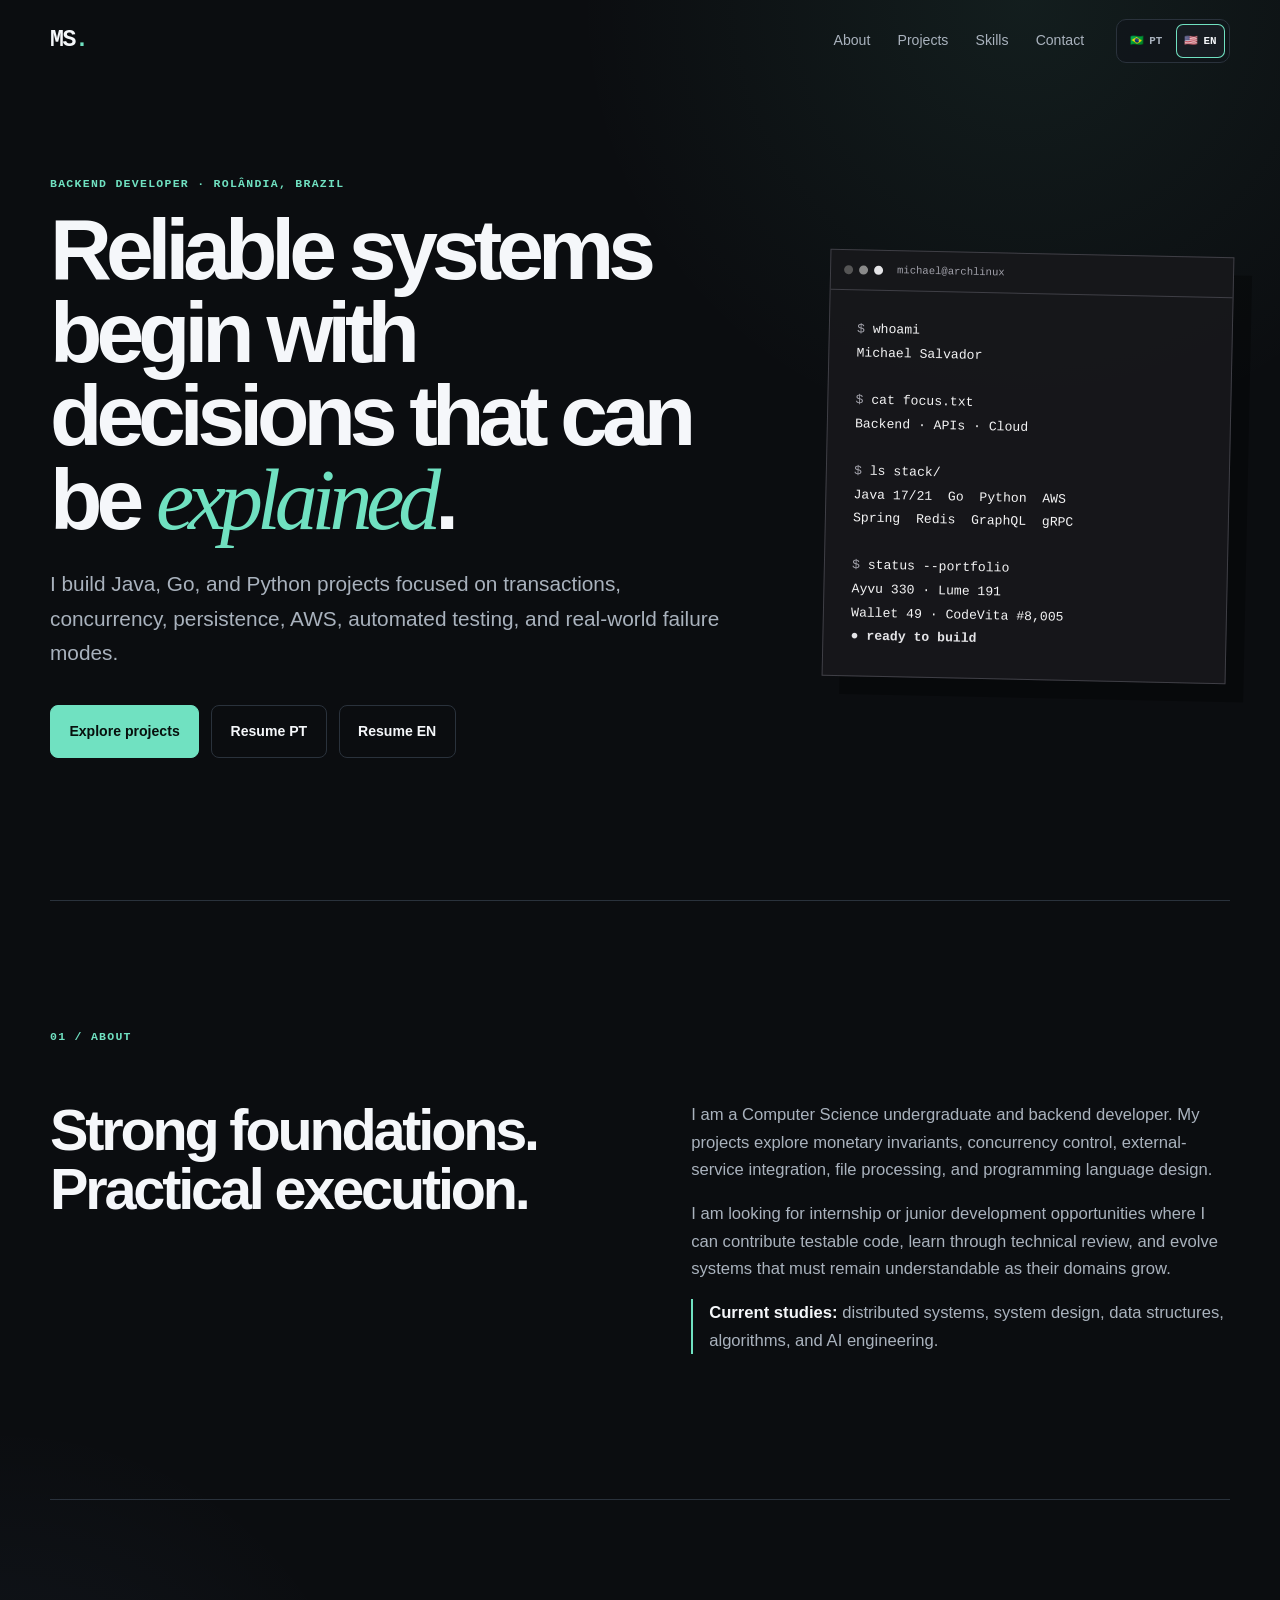
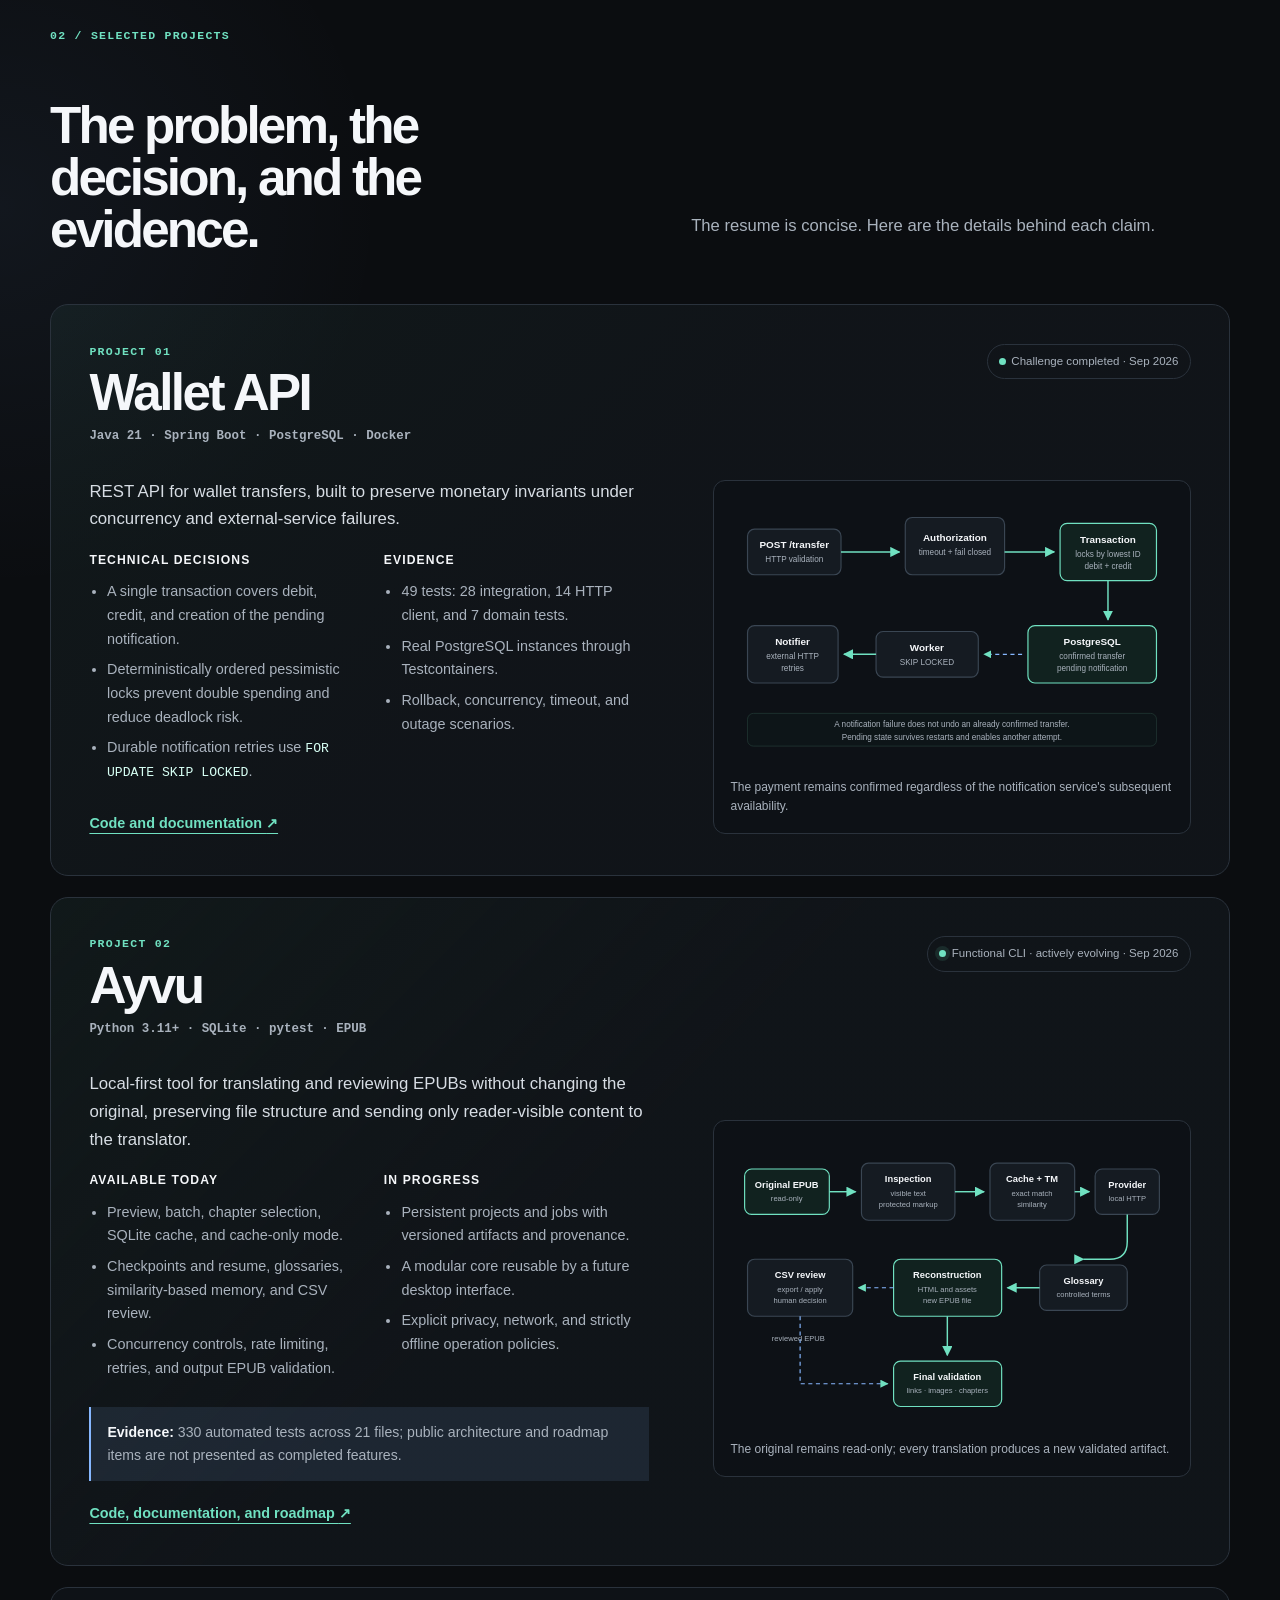
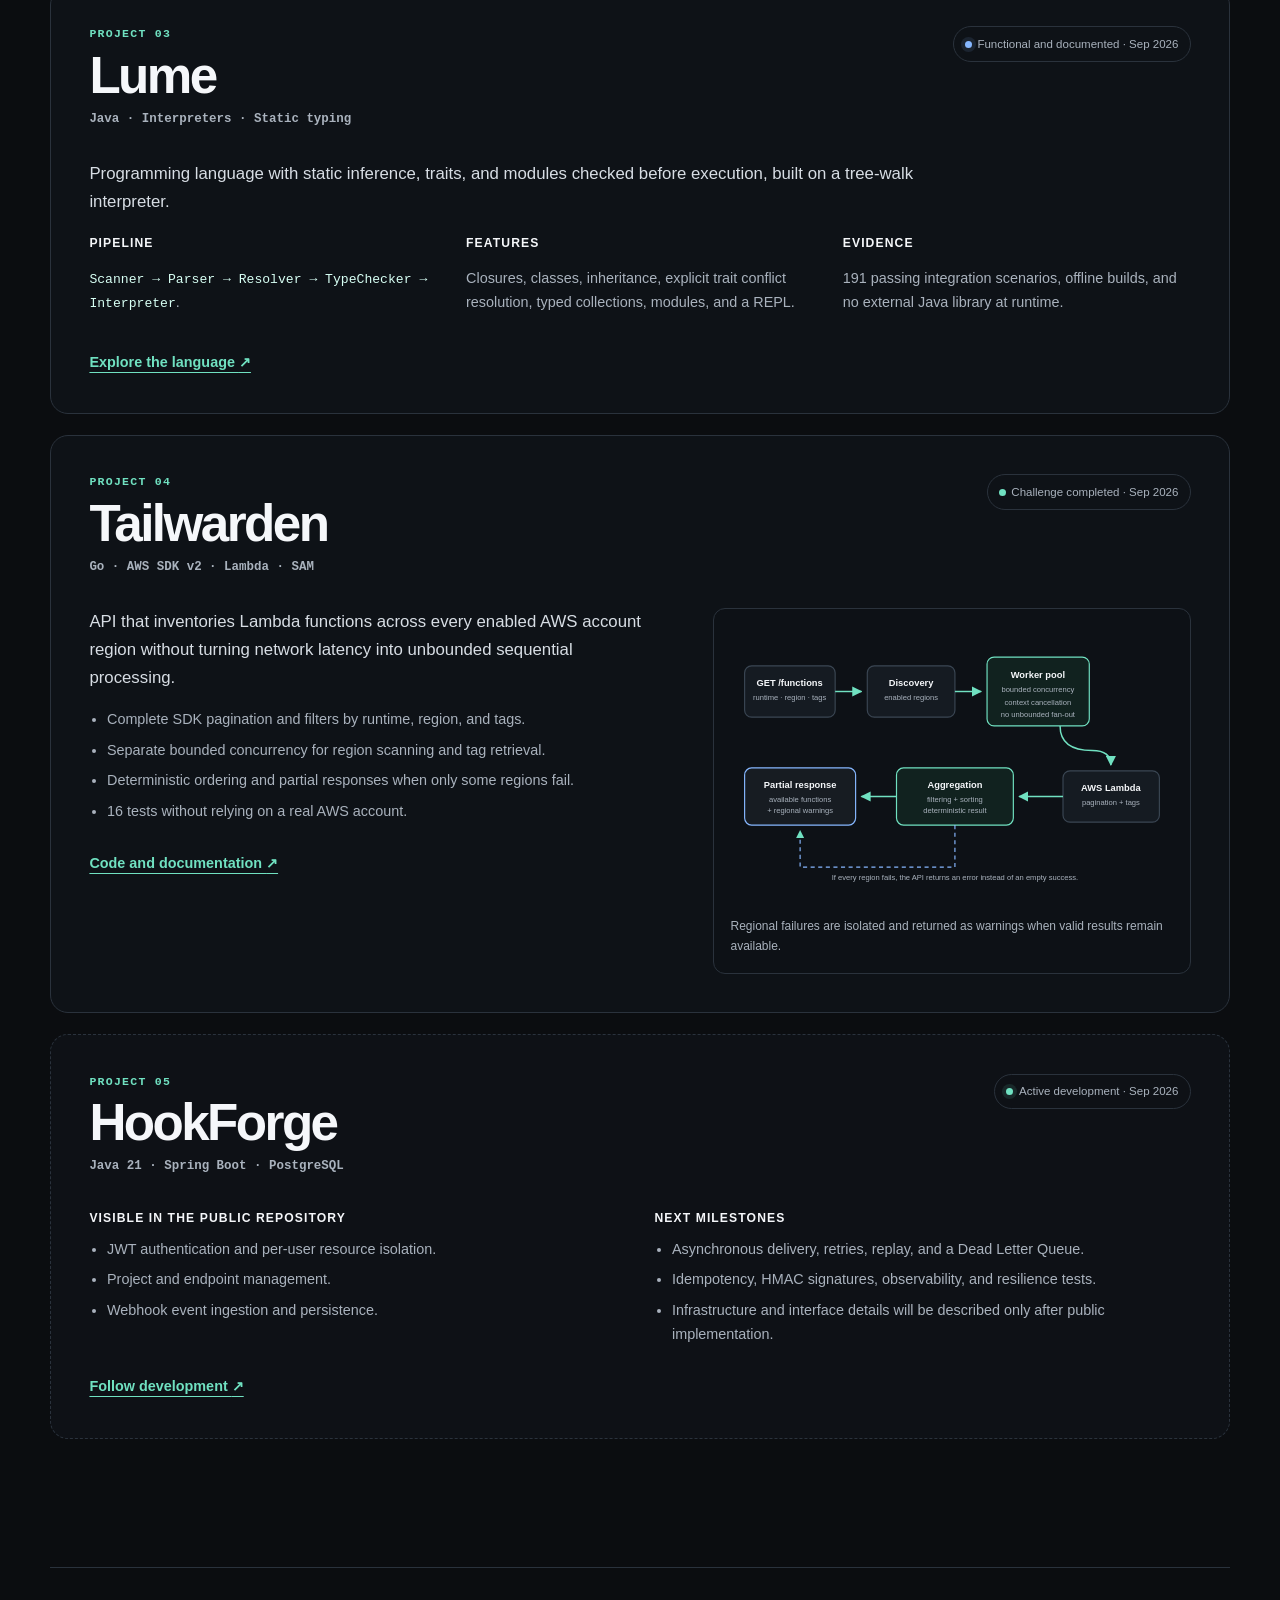
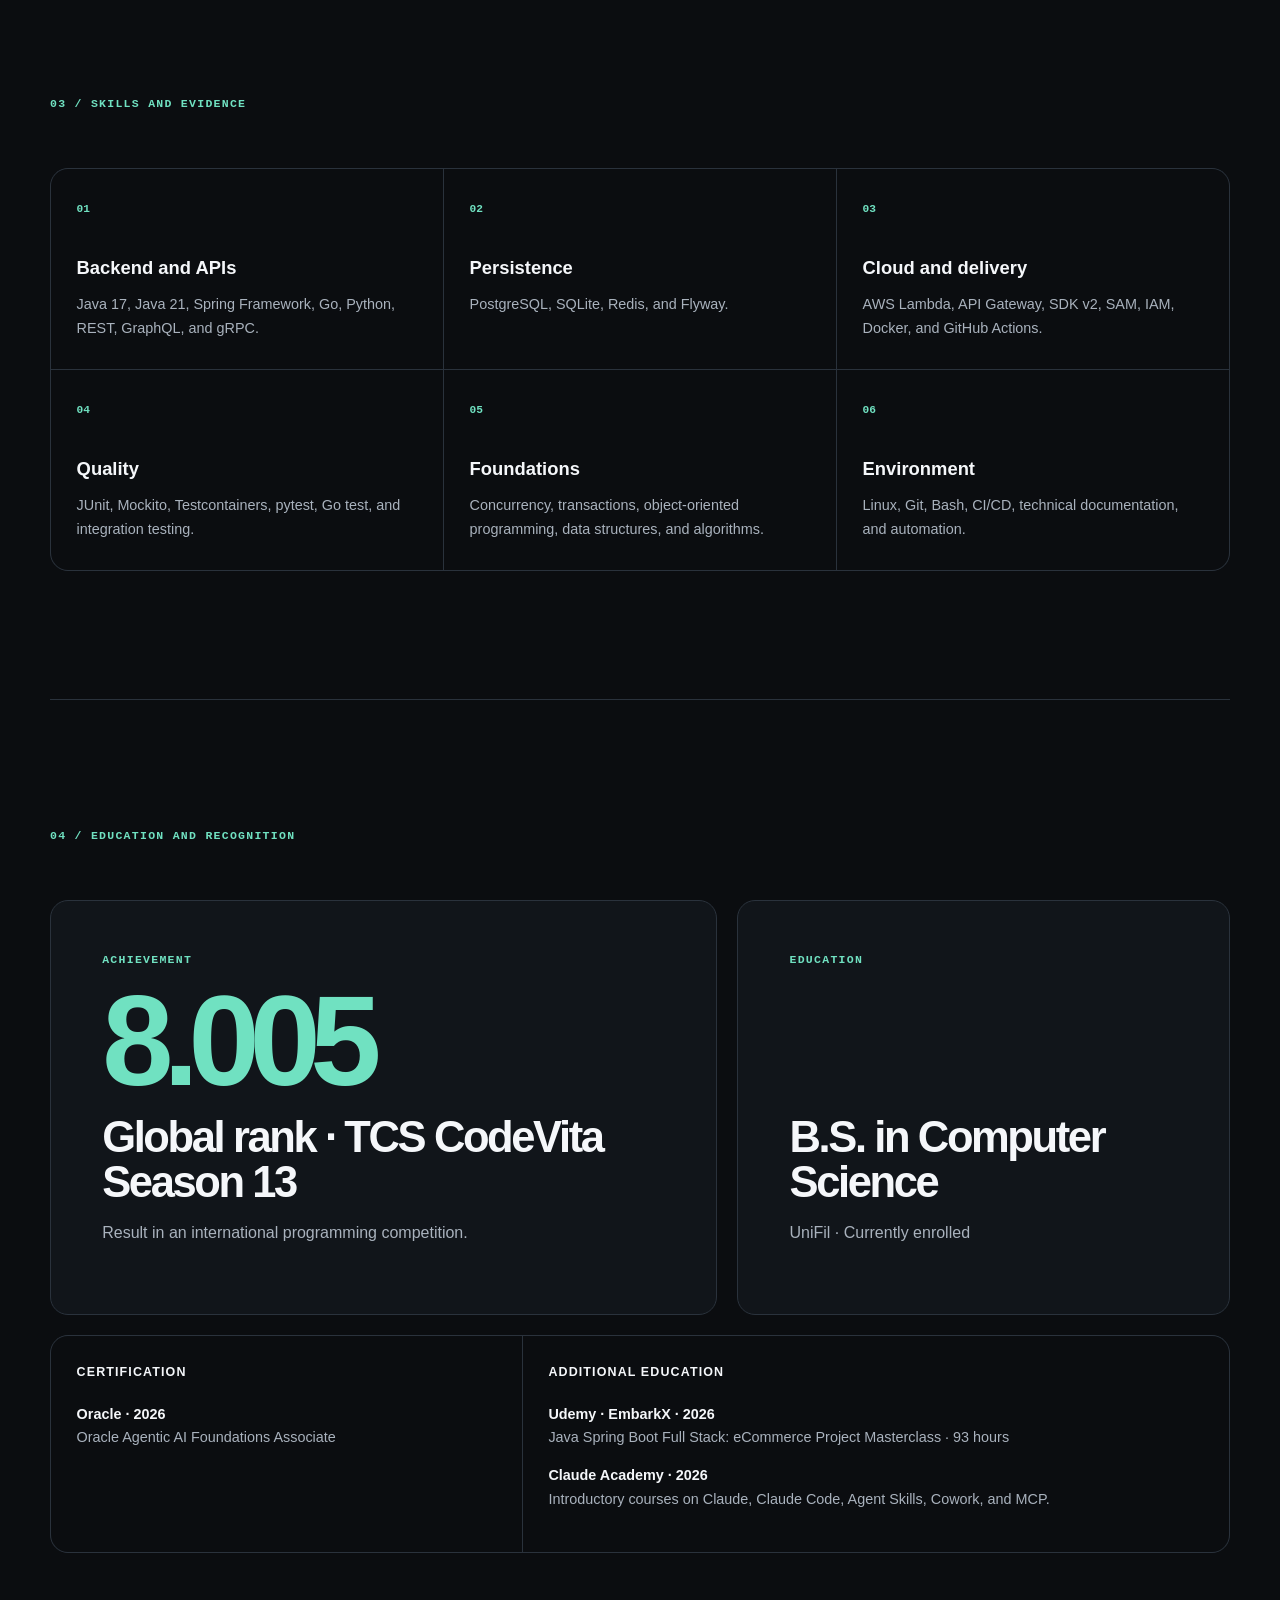
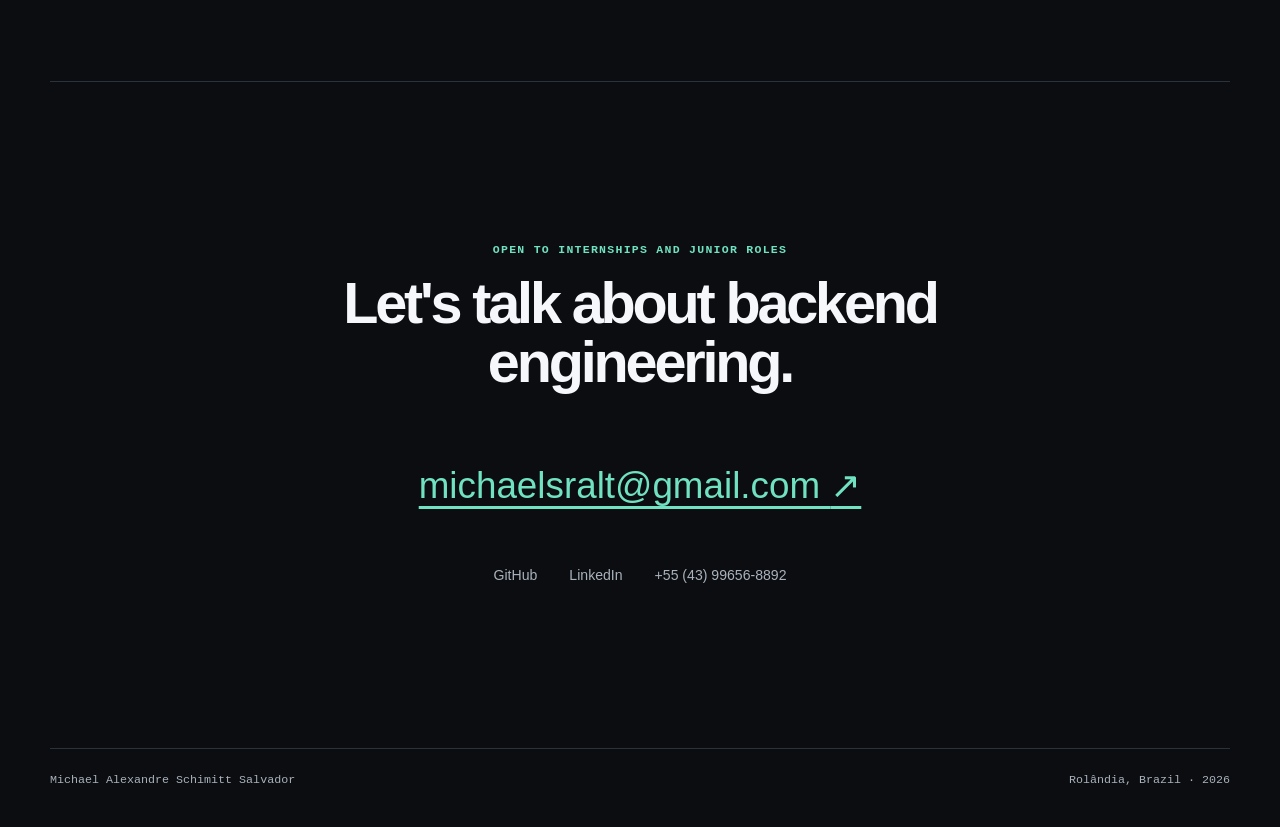
==== en.html @ 7719400c "feat: publish portfolio v2" ====
<!doctype html>
<html lang="en">
<head>
  <meta charset="utf-8">
  <meta name="viewport" content="width=device-width, initial-scale=1">
  <meta name="description" content="Michael Salvador's backend development portfolio, featuring Java, Go, and Python projects involving transactions, concurrency, AWS, and local-first tools.">
  <meta name="theme-color" content="#0b0d10">
  <meta property="og:title" content="Michael Salvador — Backend Developer">
  <meta property="og:description" content="Backend projects with documented technical decisions, automated tests, and explicit failure handling.">
  <meta property="og:type" content="website">
  <meta property="og:url" content="https://devstarrk1137.github.io/en.html">
  <link rel="alternate" hreflang="pt-BR" href="index.html">
  <link rel="alternate" hreflang="en" href="en.html">
  <link rel="alternate" hreflang="x-default" href="index.html">
  <title>Michael Salvador — Backend Developer</title>
  <link rel="stylesheet" href="styles.css">
</head>
<body>
  <a class="skip-link" href="#conteudo">Skip to content</a>

  <header class="topbar">
    <a class="brand" href="#inicio" aria-label="Home">MS<span>.</span></a>
    <div class="header-actions">
      <nav aria-label="Main navigation">
        <a href="#sobre">About</a>
        <a href="#projetos">Projects</a>
        <a href="#evidencias">Skills</a>
        <a href="#contato">Contact</a>
      </nav>
      <div class="language-switch" aria-label="Select language">
        <a href="index.html" lang="pt-BR" hreflang="pt-BR" aria-label="Brazilian Portuguese"><span aria-hidden="true">🇧🇷</span><span>PT</span></a>
        <a href="en.html" lang="en" hreflang="en" aria-label="English" aria-current="page"><span aria-hidden="true">🇺🇸</span><span>EN</span></a>
      </div>
    </div>
  </header>

  <main id="conteudo">
    <section class="hero" id="inicio">
      <div class="hero-copy">
        <p class="eyebrow">Backend developer · Rolândia, Brazil</p>
        <h1>Reliable systems begin with decisions that can be <em>explained</em>.</h1>
        <p class="lead">I build Java, Go, and Python projects focused on transactions, concurrency, persistence, AWS, automated testing, and real-world failure modes.</p>
        <div class="actions">
          <a class="button primary" href="#projetos">Explore projects</a>
          <a class="button secondary" href="resumes/pt-br/curriculo.pdf" lang="pt-BR">Resume PT</a>
          <a class="button secondary" href="resumes/en/resume.pdf">Resume EN</a>
        </div>
      </div>

      <aside class="terminal" aria-label="Technical summary and verified metrics in an Arch Linux terminal">
        <div class="terminal-bar"><i></i><i></i><i></i><span>michael@archlinux</span></div>
        <pre><code><span class="terminal-muted">$</span> whoami
Michael Salvador

<span class="terminal-muted">$</span> cat focus.txt
Backend · APIs · Cloud

<span class="terminal-muted">$</span> ls stack/
Java 17/21  Go  Python  AWS
Spring  Redis  GraphQL  gRPC

<span class="terminal-muted">$</span> status --portfolio
Ayvu 330 · Lume 191
Wallet 49 · CodeVita #8,005
<span class="terminal-success">● ready to build</span></code></pre>
      </aside>
    </section>

    <section class="section" id="sobre">
      <p class="section-kicker">01 / About</p>
      <div class="about-grid">
        <h2>Strong foundations.<br>Practical execution.</h2>
        <div class="prose">
          <p>I am a Computer Science undergraduate and backend developer. My projects explore monetary invariants, concurrency control, external-service integration, file processing, and programming language design.</p>
          <p>I am looking for internship or junior development opportunities where I can contribute testable code, learn through technical review, and evolve systems that must remain understandable as their domains grow.</p>
          <p class="current-focus"><strong>Current studies:</strong> distributed systems, system design, data structures, algorithms, and AI engineering.</p>
        </div>
      </div>
    </section>

    <section class="section" id="projetos">
      <p class="section-kicker">02 / Selected projects</p>
      <header class="section-heading">
        <h2>The problem, the decision, and the evidence.</h2>
        <p>The resume is concise. Here are the details behind each claim.</p>
      </header>

      <div class="project-list">
        <article class="project-card featured" id="wallet-api">
          <div class="project-heading">
            <div>
              <p class="project-number">Project 01</p>
              <h3>Wallet API</h3>
              <p class="stack">Java 21 · Spring Boot · PostgreSQL · Docker</p>
            </div>
            <p class="status complete"><span></span>Challenge completed · <time datetime="2026-09">Sep 2026</time></p>
          </div>

          <div class="project-layout">
            <div class="project-copy">
              <p class="project-intro">REST API for wallet transfers, built to preserve monetary invariants under concurrency and external-service failures.</p>
              <div class="detail-grid">
                <div>
                  <h4>Technical decisions</h4>
                  <ul>
                    <li>A single transaction covers debit, credit, and creation of the pending notification.</li>
                    <li>Deterministically ordered pessimistic locks prevent double spending and reduce deadlock risk.</li>
                    <li>Durable notification retries use <code>FOR UPDATE SKIP LOCKED</code>.</li>
                  </ul>
                </div>
                <div>
                  <h4>Evidence</h4>
                  <ul>
                    <li>49 tests: 28 integration, 14 HTTP client, and 7 domain tests.</li>
                    <li>Real PostgreSQL instances through Testcontainers.</li>
                    <li>Rollback, concurrency, timeout, and outage scenarios.</li>
                  </ul>
                </div>
              </div>
              <a class="text-link" href="https://github.com/DevStarrk1137/wallet-api" target="_blank" rel="noopener noreferrer">Code and documentation <span aria-hidden="true">↗</span></a>
            </div>
            <figure class="architecture">
              <img src="assets/wallet-flow-en.svg" alt="Wallet API flow: request, authorization, transaction with locks, persistence, and subsequent notification processing.">
              <figcaption>The payment remains confirmed regardless of the notification service's subsequent availability.</figcaption>
            </figure>
          </div>
        </article>

        <article class="project-card featured" id="ayvu">
          <div class="project-heading">
            <div>
              <p class="project-number">Project 02</p>
              <h3>Ayvu</h3>
              <p class="stack">Python 3.11+ · SQLite · pytest · EPUB</p>
            </div>
            <p class="status active"><span></span>Functional CLI · actively evolving · <time datetime="2026-09">Sep 2026</time></p>
          </div>

          <div class="project-layout">
            <div class="project-copy">
              <p class="project-intro">Local-first tool for translating and reviewing EPUBs without changing the original, preserving file structure and sending only reader-visible content to the translator.</p>
              <div class="detail-grid">
                <div>
                  <h4>Available today</h4>
                  <ul>
                    <li>Preview, batch, chapter selection, SQLite cache, and cache-only mode.</li>
                    <li>Checkpoints and resume, glossaries, similarity-based memory, and CSV review.</li>
                    <li>Concurrency controls, rate limiting, retries, and output EPUB validation.</li>
                  </ul>
                </div>
                <div>
                  <h4>In progress</h4>
                  <ul>
                    <li>Persistent projects and jobs with versioned artifacts and provenance.</li>
                    <li>A modular core reusable by a future desktop interface.</li>
                    <li>Explicit privacy, network, and strictly offline operation policies.</li>
                  </ul>
                </div>
              </div>
              <p class="evidence-line"><strong>Evidence:</strong> 330 automated tests across 21 files; public architecture and roadmap items are not presented as completed features.</p>
              <a class="text-link" href="https://github.com/DevStarrk1137/ayvu" target="_blank" rel="noopener noreferrer">Code, documentation, and roadmap <span aria-hidden="true">↗</span></a>
            </div>
            <figure class="architecture">
              <img src="assets/ayvu-flow-en.svg" alt="Ayvu pipeline: original EPUB, safe segmentation, cache and memory, local translator, reconstruction, review, and validation.">
              <figcaption>The original remains read-only; every translation produces a new validated artifact.</figcaption>
            </figure>
          </div>
        </article>

        <article class="project-card" id="lume">
          <div class="project-heading">
            <div>
              <p class="project-number">Project 03</p>
              <h3>Lume</h3>
              <p class="stack">Java · Interpreters · Static typing</p>
            </div>
            <p class="status maintained"><span></span>Functional and documented · <time datetime="2026-09">Sep 2026</time></p>
          </div>
          <p class="project-intro">Programming language with static inference, traits, and modules checked before execution, built on a tree-walk interpreter.</p>
          <div class="detail-grid three">
            <div><h4>Pipeline</h4><p><code>Scanner → Parser → Resolver → TypeChecker → Interpreter</code>.</p></div>
            <div><h4>Features</h4><p>Closures, classes, inheritance, explicit trait conflict resolution, typed collections, modules, and a REPL.</p></div>
            <div><h4>Evidence</h4><p>191 passing integration scenarios, offline builds, and no external Java library at runtime.</p></div>
          </div>
          <a class="text-link" href="https://github.com/DevStarrk1137/Lume" target="_blank" rel="noopener noreferrer">Explore the language <span aria-hidden="true">↗</span></a>
        </article>

        <article class="project-card" id="tailwarden">
          <div class="project-heading">
            <div>
              <p class="project-number">Project 04</p>
              <h3>Tailwarden</h3>
              <p class="stack">Go · AWS SDK v2 · Lambda · SAM</p>
            </div>
            <p class="status complete"><span></span>Challenge completed · <time datetime="2026-09">Sep 2026</time></p>
          </div>
          <div class="project-layout compact-layout">
            <div class="project-copy">
              <p class="project-intro">API that inventories Lambda functions across every enabled AWS account region without turning network latency into unbounded sequential processing.</p>
              <ul>
                <li>Complete SDK pagination and filters by runtime, region, and tags.</li>
                <li>Separate bounded concurrency for region scanning and tag retrieval.</li>
                <li>Deterministic ordering and partial responses when only some regions fail.</li>
                <li>16 tests without relying on a real AWS account.</li>
              </ul>
              <a class="text-link" href="https://github.com/DevStarrk1137/tailwarden" target="_blank" rel="noopener noreferrer">Code and documentation <span aria-hidden="true">↗</span></a>
            </div>
            <figure class="architecture">
              <img src="assets/tailwarden-flow-en.svg" alt="Tailwarden flow: the API receives filters, distributes queries to bounded regional workers, paginates AWS results, and aggregates functions and warnings.">
              <figcaption>Regional failures are isolated and returned as warnings when valid results remain available.</figcaption>
            </figure>
          </div>
        </article>

        <article class="project-card wip" id="hookforge">
          <div class="project-heading">
            <div>
              <p class="project-number">Project 05</p>
              <h3>HookForge</h3>
              <p class="stack">Java 21 · Spring Boot · PostgreSQL</p>
            </div>
            <p class="status active"><span></span>Active development · <time datetime="2026-09">Sep 2026</time></p>
          </div>
          <div class="detail-grid">
            <div>
              <h4>Visible in the public repository</h4>
              <ul>
                <li>JWT authentication and per-user resource isolation.</li>
                <li>Project and endpoint management.</li>
                <li>Webhook event ingestion and persistence.</li>
              </ul>
            </div>
            <div>
              <h4>Next milestones</h4>
              <ul>
                <li>Asynchronous delivery, retries, replay, and a Dead Letter Queue.</li>
                <li>Idempotency, HMAC signatures, observability, and resilience tests.</li>
                <li>Infrastructure and interface details will be described only after public implementation.</li>
              </ul>
            </div>
          </div>
          <a class="text-link" href="https://github.com/DevStarrk1137/hookforge" target="_blank" rel="noopener noreferrer">Follow development <span aria-hidden="true">↗</span></a>
        </article>
      </div>
    </section>

    <section class="section" id="evidencias">
      <p class="section-kicker">03 / Skills and evidence</p>
      <div class="skills-grid">
        <article><span>01</span><h3>Backend and APIs</h3><p>Java 17, Java 21, Spring Framework, Go, Python, REST, GraphQL, and gRPC.</p></article>
        <article><span>02</span><h3>Persistence</h3><p>PostgreSQL, SQLite, Redis, and Flyway.</p></article>
        <article><span>03</span><h3>Cloud and delivery</h3><p>AWS Lambda, API Gateway, SDK v2, SAM, IAM, Docker, and GitHub Actions.</p></article>
        <article><span>04</span><h3>Quality</h3><p>JUnit, Mockito, Testcontainers, pytest, Go test, and integration testing.</p></article>
        <article><span>05</span><h3>Foundations</h3><p>Concurrency, transactions, object-oriented programming, data structures, and algorithms.</p></article>
        <article><span>06</span><h3>Environment</h3><p>Linux, Git, Bash, CI/CD, technical documentation, and automation.</p></article>
      </div>
    </section>

    <section class="section credentials" id="formacao">
      <p class="section-kicker">04 / Education and recognition</p>
      <div class="achievement-grid">
        <article class="rank-card">
          <p class="credential-label">Achievement</p>
          <strong>8.005</strong>
          <h2>Global rank · TCS CodeVita Season 13</h2>
          <p>Result in an international programming competition.</p>
        </article>
        <article class="degree-card">
          <p class="credential-label">Education</p>
          <h2>B.S. in Computer Science</h2>
          <p>UniFil · Currently enrolled</p>
        </article>
      </div>

      <div class="credential-columns">
        <div>
          <h3>Certification</h3>
          <p><strong>Oracle · 2026</strong><br>Oracle Agentic AI Foundations Associate</p>
        </div>
        <div>
          <h3>Additional education</h3>
          <p><strong>Udemy · EmbarkX · 2026</strong><br>Java Spring Boot Full Stack: eCommerce Project Masterclass · 93 hours</p>
          <p><strong>Claude Academy · 2026</strong><br>Introductory courses on Claude, Claude Code, Agent Skills, Cowork, and MCP.</p>
        </div>
      </div>
    </section>

    <section class="contact" id="contato">
      <p class="eyebrow">Open to internships and junior roles</p>
      <h2>Let's talk about backend engineering.</h2>
      <a class="email" href="mailto:michaelsralt@gmail.com">michaelsralt@gmail.com <span aria-hidden="true">↗</span></a>
      <div class="socials">
        <a href="https://github.com/DevStarrk1137" target="_blank" rel="noopener noreferrer">GitHub</a>
        <a href="https://www.linkedin.com/in/michael-alexandre-215b60380/" target="_blank" rel="noopener noreferrer">LinkedIn</a>
        <a href="tel:+5543996568892">+55 (43) 99656-8892</a>
      </div>
    </section>
  </main>

  <footer>
    <span>Michael Alexandre Schimitt Salvador</span>
    <span>Rolândia, Brazil · 2026</span>
  </footer>
</body>
</html>
---- styles.css ----
:root {
  --bg: #0b0d10;
  --surface: #11151a;
  --surface-raised: #171c22;
  --text: #f5f7fa;
  --muted: #a9b2bd;
  --line: #2a323c;
  --accent: #70e1c1;
  --accent-soft: rgba(112, 225, 193, 0.11);
  --blue: #86b7ff;
  --blue-soft: rgba(134, 183, 255, 0.11);
  --max: 1180px;
  --radius: 18px;
}

* {
  box-sizing: border-box;
}

html {
  scroll-behavior: smooth;
}

body {
  margin: 0;
  color: var(--text);
  background:
    radial-gradient(circle at 80% 0%, rgba(112, 225, 193, 0.08), transparent 28rem),
    radial-gradient(circle at 0% 25%, rgba(134, 183, 255, 0.06), transparent 24rem),
    var(--bg);
  font-family: Inter, "Segoe UI", Arial, sans-serif;
  line-height: 1.65;
}

a {
  color: inherit;
}

code {
  color: #d7fff4;
  font-family: "JetBrains Mono", "SFMono-Regular", Consolas, monospace;
  font-size: 0.91em;
}

.skip-link {
  position: fixed;
  top: 1rem;
  left: -9999px;
  z-index: 100;
  padding: 0.65rem 1rem;
  color: #07100d;
  background: var(--accent);
  font-weight: 800;
}

.skip-link:focus {
  left: 1rem;
}

.topbar,
main,
footer {
  width: min(calc(100% - 3rem), var(--max));
  margin-inline: auto;
}

.topbar {
  min-height: 82px;
  display: flex;
  align-items: center;
  justify-content: space-between;
}

.header-actions {
  display: flex;
  align-items: center;
  gap: 2rem;
}

.brand {
  font: 900 1.45rem/1 "JetBrains Mono", ui-monospace, monospace;
  letter-spacing: -0.06em;
  text-decoration: none;
}

.brand span,
.eyebrow,
.section-kicker,
.project-number,
.credential-label {
  color: var(--accent);
}

nav {
  display: flex;
  gap: 1.7rem;
}

nav a,
.socials a {
  color: var(--muted);
  font-size: 0.88rem;
  text-decoration: none;
}

nav a:hover,
nav a:focus,
.socials a:hover,
.socials a:focus {
  color: var(--accent);
}

.language-switch {
  display: flex;
  gap: 0.35rem;
  padding: 0.28rem;
  border: 1px solid var(--line);
  border-radius: 10px;
  background: rgba(17, 21, 26, 0.7);
}

.language-switch a {
  display: inline-flex;
  align-items: center;
  gap: 0.35rem;
  min-height: 34px;
  padding: 0.28rem 0.5rem;
  border-radius: 7px;
  color: var(--muted);
  font: 800 0.68rem/1 "JetBrains Mono", ui-monospace, monospace;
  text-decoration: none;
}

.language-switch a:hover,
.language-switch a:focus,
.language-switch a[aria-current="page"] {
  color: var(--text);
  background: var(--surface-raised);
}

.language-switch a[aria-current="page"] {
  box-shadow: inset 0 0 0 1px var(--accent);
}

.hero {
  min-height: calc(100vh - 82px);
  display: grid;
  grid-template-columns: minmax(0, 1.25fr) minmax(290px, 0.75fr);
  gap: clamp(3rem, 8vw, 8rem);
  align-items: center;
  padding: 5rem 0 8rem;
}

.eyebrow,
.section-kicker,
.project-number,
.credential-label {
  margin: 0;
  font: 800 0.72rem/1.4 "JetBrains Mono", ui-monospace, monospace;
  letter-spacing: 0.11em;
  text-transform: uppercase;
}

h1 {
  max-width: 850px;
  margin: 1rem 0 1.6rem;
  font-size: clamp(3.2rem, 6.7vw, 6.6rem);
  line-height: 0.97;
  letter-spacing: -0.07em;
}

h1 em {
  color: var(--accent);
  font-family: Georgia, serif;
  font-weight: 400;
}

.lead {
  max-width: 760px;
  color: var(--muted);
  font-size: clamp(1.05rem, 1.8vw, 1.3rem);
}

.actions {
  display: flex;
  flex-wrap: wrap;
  gap: 0.75rem;
  margin-top: 2.2rem;
}

.button {
  display: inline-block;
  padding: 0.86rem 1.15rem;
  border: 1px solid var(--line);
  border-radius: 8px;
  font-size: 0.88rem;
  font-weight: 800;
  text-decoration: none;
  transition: transform 150ms ease, border-color 150ms ease, background 150ms ease;
}

.button.primary {
  border-color: var(--accent);
  color: #07100d;
  background: var(--accent);
}

.button.secondary:hover,
.button.secondary:focus {
  border-color: var(--accent);
  background: var(--accent-soft);
}

.button:hover,
.button:focus {
  transform: translateY(-2px);
}

.terminal {
  border: 1px solid #3f3f46;
  border-radius: 0;
  background: rgba(24, 24, 27, 0.9);
  box-shadow: 18px 18px 0 rgba(0, 0, 0, 0.32);
  transform: rotate(1.2deg);
}

.terminal-bar {
  height: 40px;
  display: flex;
  align-items: center;
  gap: 6px;
  padding: 0 13px;
  border-bottom: 1px solid #3f3f46;
  color: #a1a1aa;
  font: 0.66rem/1 ui-monospace, SFMono-Regular, Consolas, monospace;
}

.terminal-bar i {
  width: 9px;
  height: 9px;
  border-radius: 50%;
  background: #555;
}

.terminal-bar i:nth-child(2) {
  background: #8a8a8a;
}

.terminal-bar i:nth-child(3) {
  margin-right: 8px;
  background: #e4e4e7;
}

.terminal pre {
  margin: 0;
  padding: 1.7rem;
  overflow: hidden;
  color: #f4f4f5;
  font: 0.82rem/1.8 ui-monospace, SFMono-Regular, Consolas, monospace;
}

.terminal code {
  color: inherit;
  font: inherit;
}

.terminal-muted {
  color: #a1a1aa;
}

.terminal-success {
  color: #e4e4e7;
}

.terminal-success {
  font-weight: 800;
}

.section {
  padding: 8rem 0;
  border-top: 1px solid var(--line);
}

.section-kicker {
  margin-bottom: 3.5rem;
}

.about-grid,
.section-heading {
  display: grid;
  grid-template-columns: 1fr 1fr;
  gap: clamp(2rem, 8vw, 8rem);
}

h2 {
  margin: 0;
  font-size: clamp(2.2rem, 4.5vw, 4.6rem);
  line-height: 1.02;
  letter-spacing: -0.055em;
}

.prose,
.section-heading > p {
  color: var(--muted);
  font-size: 1.04rem;
}

.prose p:first-child,
.section-heading > p {
  margin-top: 0;
}

.current-focus {
  padding-left: 1rem;
  border-left: 2px solid var(--accent);
}

.current-focus strong {
  color: var(--text);
}

.section-heading {
  align-items: end;
  margin-bottom: 3rem;
}

.section-heading h2 {
  font-size: clamp(2rem, 4vw, 4rem);
}

.project-list {
  display: grid;
  gap: 1.3rem;
}

.project-card {
  padding: clamp(1.5rem, 3vw, 2.6rem);
  border: 1px solid var(--line);
  border-radius: var(--radius);
  background: rgba(17, 21, 26, 0.7);
}

.project-card.featured {
  background: linear-gradient(135deg, rgba(112, 225, 193, 0.055), rgba(17, 21, 26, 0.88) 45%);
}

.project-card.wip {
  border-style: dashed;
}

.project-heading {
  display: flex;
  gap: 1.5rem;
  align-items: flex-start;
  justify-content: space-between;
  margin-bottom: 2rem;
}

.project-card h3 {
  margin: 0.45rem 0 0.15rem;
  font-size: clamp(2rem, 4vw, 3.5rem);
  line-height: 1;
  letter-spacing: -0.05em;
}

.stack {
  margin: 0.55rem 0 0;
  color: var(--muted);
  font: 700 0.78rem/1.5 "JetBrains Mono", ui-monospace, monospace;
}

.status {
  flex: 0 0 auto;
  margin: 0;
  padding: 0.45rem 0.7rem;
  border: 1px solid var(--line);
  border-radius: 999px;
  color: var(--muted);
  font-size: 0.72rem;
  white-space: nowrap;
}

.status span {
  display: inline-block;
  width: 7px;
  height: 7px;
  margin-right: 0.35rem;
  border-radius: 50%;
  background: var(--accent);
}

.status.active span {
  box-shadow: 0 0 0 4px var(--accent-soft);
}

.status.maintained span {
  background: var(--blue);
  box-shadow: 0 0 0 4px var(--blue-soft);
}

.project-layout {
  display: grid;
  grid-template-columns: minmax(0, 1.08fr) minmax(300px, 0.92fr);
  gap: clamp(2rem, 5vw, 4rem);
  align-items: center;
}

.project-layout.compact-layout {
  align-items: start;
}

.project-intro {
  max-width: 830px;
  margin-top: 0;
  color: #d7dde4;
  font-size: 1.05rem;
}

.detail-grid {
  display: grid;
  grid-template-columns: 1fr 1fr;
  gap: 1.8rem;
}

.detail-grid.three {
  grid-template-columns: repeat(3, 1fr);
}

.detail-grid h4 {
  margin: 0 0 0.65rem;
  font-size: 0.76rem;
  letter-spacing: 0.09em;
  text-transform: uppercase;
}

.detail-grid p,
.project-copy li,
.project-card > .detail-grid li,
.project-card > .detail-grid p,
.project-copy > ul li {
  color: var(--muted);
  font-size: 0.9rem;
}

.detail-grid ul,
.project-copy > ul {
  margin: 0;
  padding-left: 1.1rem;
}

.detail-grid li,
.project-copy > ul li {
  margin-bottom: 0.42rem;
}

.evidence-line {
  margin: 1.25rem 0 0;
  padding: 0.85rem 1rem;
  border-left: 2px solid var(--blue);
  color: var(--muted);
  background: var(--blue-soft);
  font-size: 0.88rem;
}

.evidence-line strong {
  color: var(--text);
}

.architecture {
  margin: 0;
  padding: 1rem;
  border: 1px solid var(--line);
  border-radius: 12px;
  background: #0d1116;
}

.architecture img {
  display: block;
  width: 100%;
  height: auto;
}

.architecture figcaption {
  margin-top: 0.75rem;
  color: var(--muted);
  font-size: 0.75rem;
}

.text-link {
  display: inline-block;
  margin-top: 1.35rem;
  color: var(--accent);
  font-size: 0.9rem;
  font-weight: 800;
  text-underline-offset: 5px;
}

.skills-grid {
  display: grid;
  grid-template-columns: repeat(3, 1fr);
  gap: 1px;
  overflow: hidden;
  border: 1px solid var(--line);
  border-radius: var(--radius);
  background: var(--line);
}

.skills-grid article {
  min-height: 200px;
  padding: 1.6rem;
  background: var(--bg);
}

.skills-grid span {
  color: var(--accent);
  font: 700 0.7rem "JetBrains Mono", ui-monospace, monospace;
}

.skills-grid h3 {
  margin: 2rem 0 0.65rem;
  font-size: 1.15rem;
}

.skills-grid p {
  margin: 0;
  color: var(--muted);
  font-size: 0.9rem;
}

.achievement-grid {
  display: grid;
  grid-template-columns: 1.15fr 0.85fr;
  gap: 1.3rem;
}

.rank-card,
.degree-card {
  padding: clamp(1.8rem, 4vw, 3.2rem);
  border: 1px solid var(--line);
  border-radius: var(--radius);
  background: var(--surface);
}

.rank-card strong {
  display: block;
  margin: 1.4rem 0;
  color: var(--accent);
  font-size: clamp(4rem, 10vw, 8rem);
  line-height: 0.8;
  letter-spacing: -0.08em;
}

.rank-card h2,
.degree-card h2 {
  font-size: clamp(1.7rem, 3.4vw, 3rem);
}

.rank-card > p:last-child,
.degree-card > p:last-child {
  color: var(--muted);
}

.degree-card {
  display: flex;
  flex-direction: column;
  justify-content: flex-end;
}

.degree-card .credential-label {
  margin-bottom: auto;
}

.credential-columns {
  display: grid;
  grid-template-columns: 0.8fr 1.2fr;
  gap: 1px;
  overflow: hidden;
  margin-top: 1.3rem;
  border: 1px solid var(--line);
  border-radius: var(--radius);
  background: var(--line);
}

.credential-columns > div {
  padding: 1.6rem;
  background: var(--bg);
}

.credential-columns h3 {
  margin: 0 0 1.25rem;
  font-size: 0.78rem;
  letter-spacing: 0.09em;
  text-transform: uppercase;
}

.credential-columns p {
  color: var(--muted);
  font-size: 0.9rem;
}

.credential-columns strong {
  color: var(--text);
}

.contact {
  padding: 10rem 0;
  border-top: 1px solid var(--line);
  text-align: center;
}

.contact h2 {
  max-width: 900px;
  margin: 1rem auto;
}

.email {
  display: inline-block;
  margin: 3rem 0;
  color: var(--accent);
  font-size: clamp(1.15rem, 3vw, 2.3rem);
  text-underline-offset: 8px;
}

.socials {
  display: flex;
  flex-wrap: wrap;
  gap: 2rem;
  justify-content: center;
}

footer {
  display: flex;
  justify-content: space-between;
  padding: 1.5rem 0 2.5rem;
  border-top: 1px solid var(--line);
  color: var(--muted);
  font: 0.73rem "JetBrains Mono", ui-monospace, monospace;
}

@media (max-width: 900px) {
  .hero,
  .project-layout {
    grid-template-columns: 1fr;
  }

  .hero {
    min-height: auto;
  }

  .terminal {
    max-width: 620px;
  }

  .architecture {
    max-width: 660px;
  }

  .detail-grid.three,
  .skills-grid {
    grid-template-columns: 1fr 1fr;
  }
}

@media (max-width: 680px) {
  .topbar,
  main,
  footer {
    width: min(calc(100% - 2rem), var(--max));
  }

  nav {
    display: none;
  }

  .header-actions {
    gap: 0;
  }

  .hero {
    padding: 4rem 0 6rem;
  }

  h1 {
    font-size: clamp(3rem, 14vw, 4.7rem);
  }

  .section {
    padding: 5.5rem 0;
  }

  .about-grid,
  .section-heading,
  .detail-grid,
  .detail-grid.three,
  .skills-grid,
  .achievement-grid,
  .credential-columns {
    grid-template-columns: 1fr;
  }

  .project-heading {
    display: block;
  }

  .status {
    display: inline-block;
    margin-top: 1rem;
    white-space: normal;
  }

  .terminal {
    width: calc(100% - 18px);
    max-width: 430px;
    margin-left: 2px;
    transform: rotate(0.65deg);
  }

  .terminal pre {
    padding: 1.35rem;
    font-size: clamp(0.68rem, 3.15vw, 0.82rem);
  }

  footer {
    flex-direction: column;
    gap: 0.45rem;
  }
}

@media (prefers-reduced-motion: reduce) {
  html {
    scroll-behavior: auto;
  }

  .button {
    transition: none;
  }
}
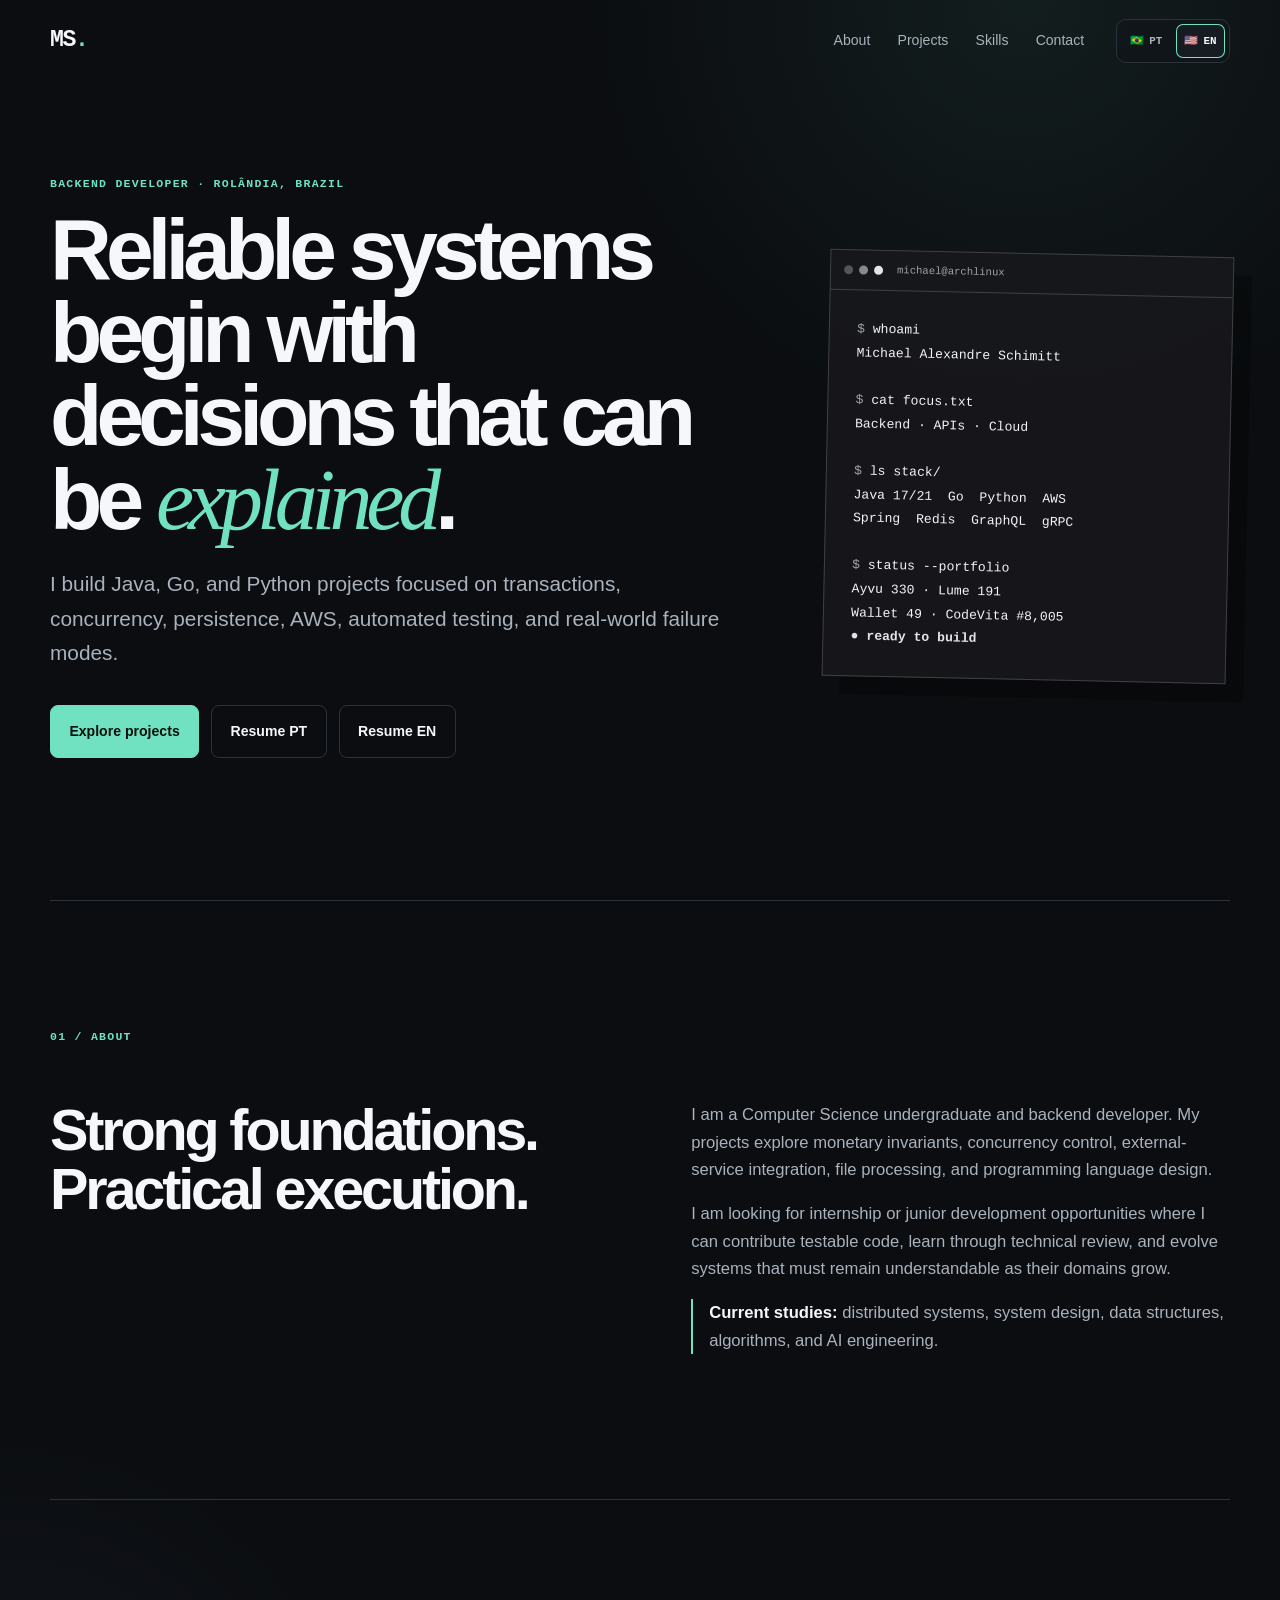
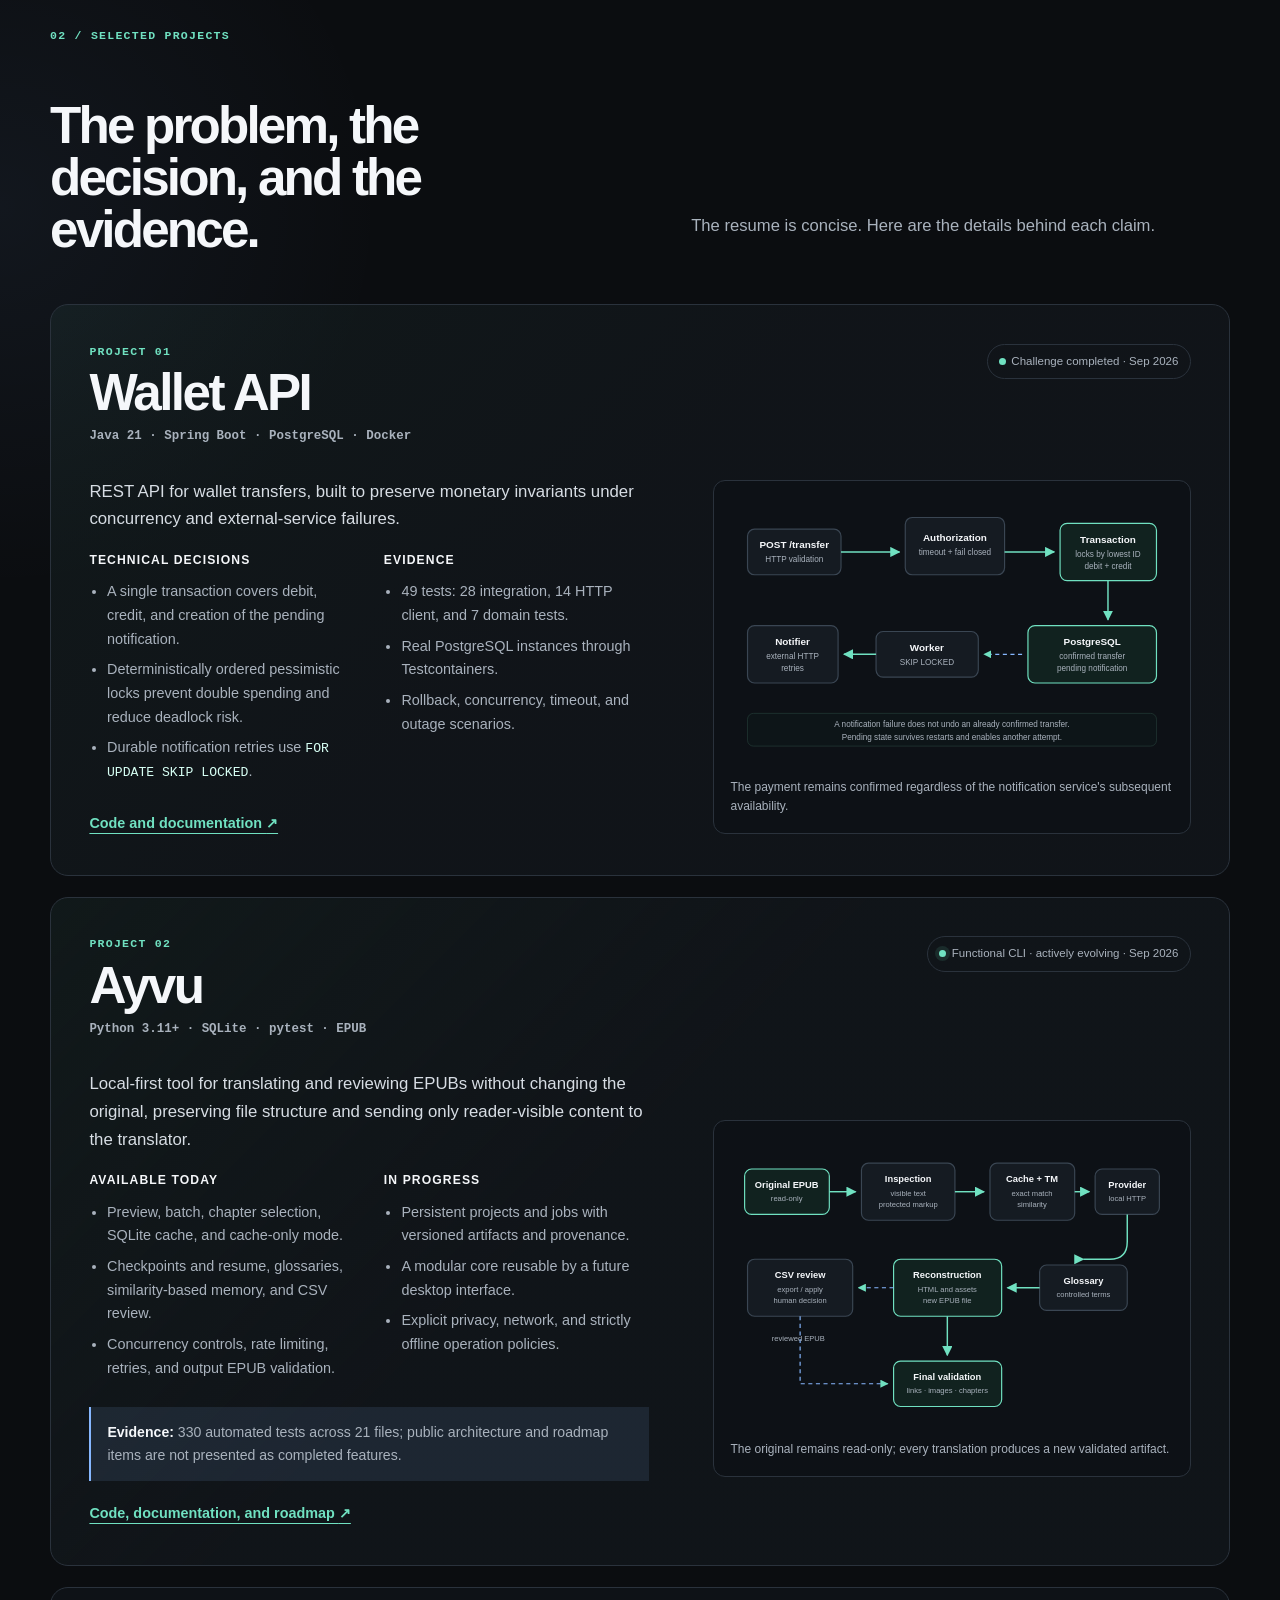
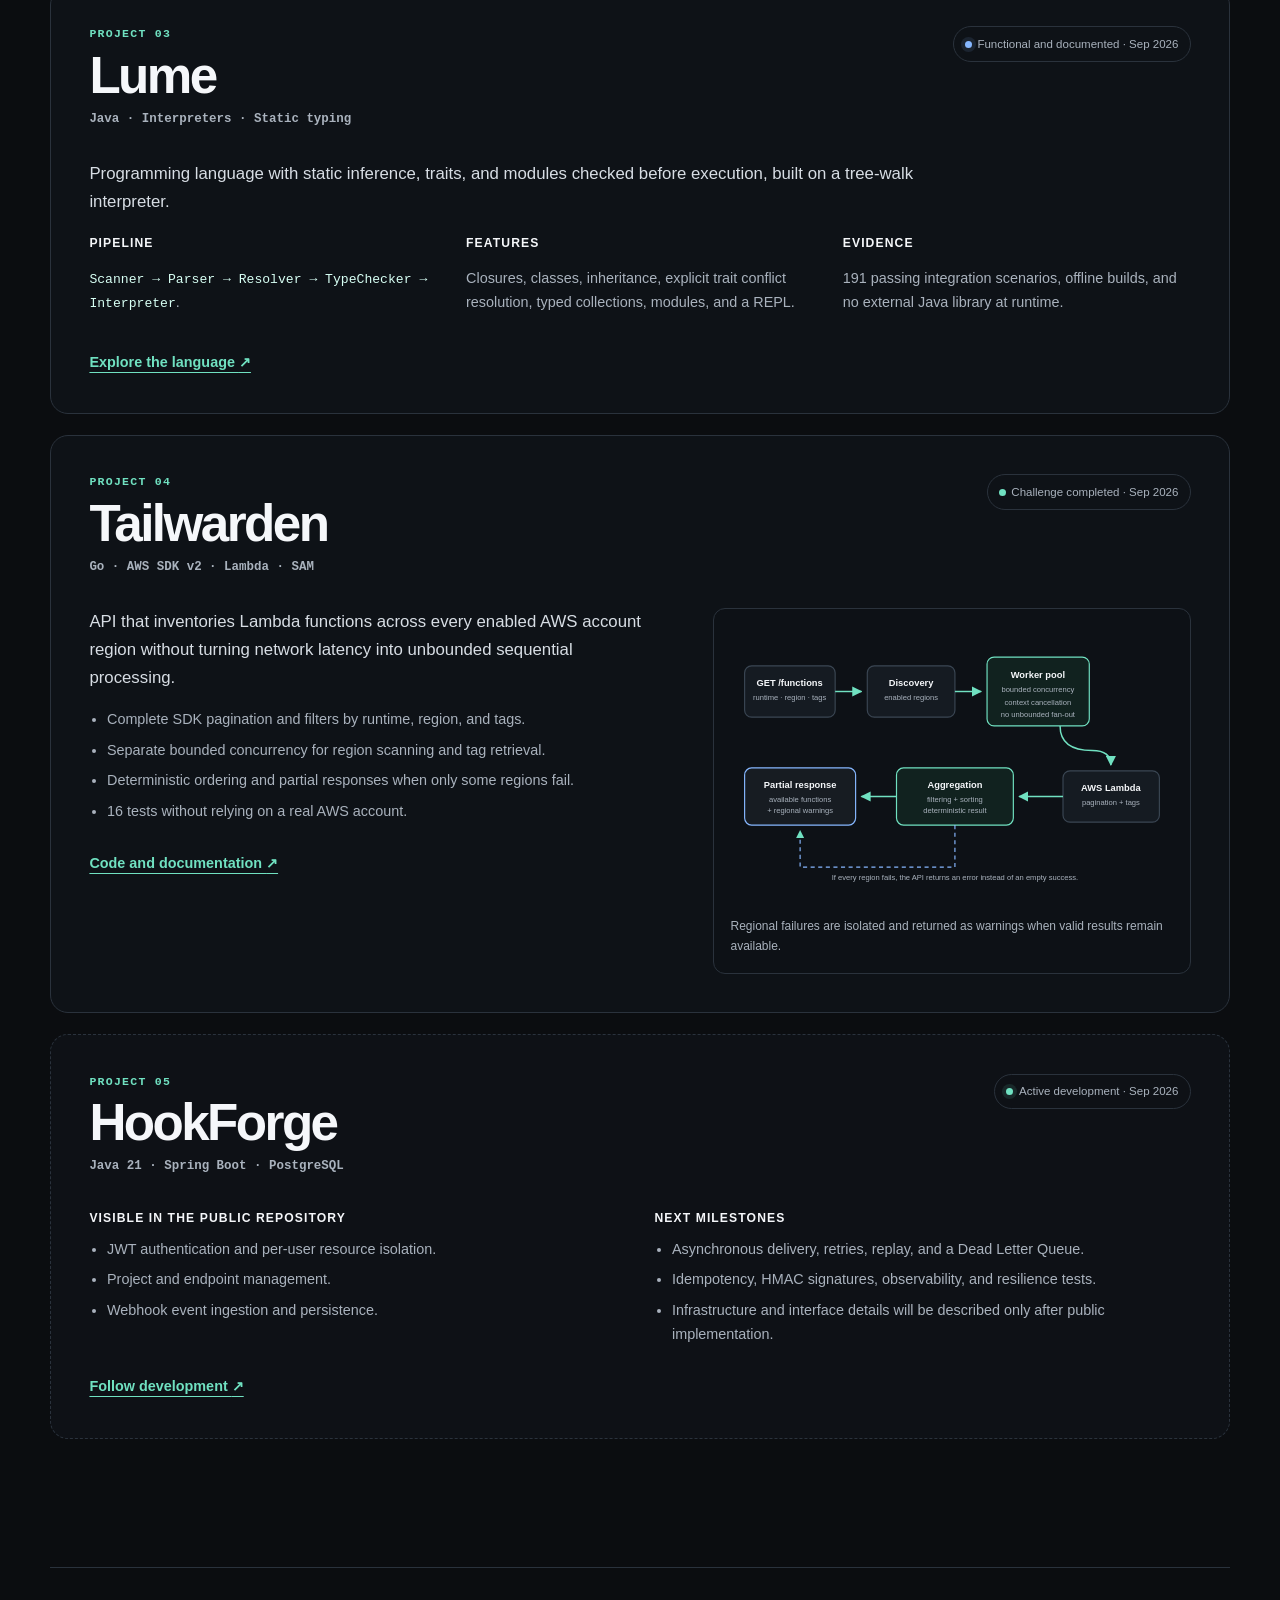
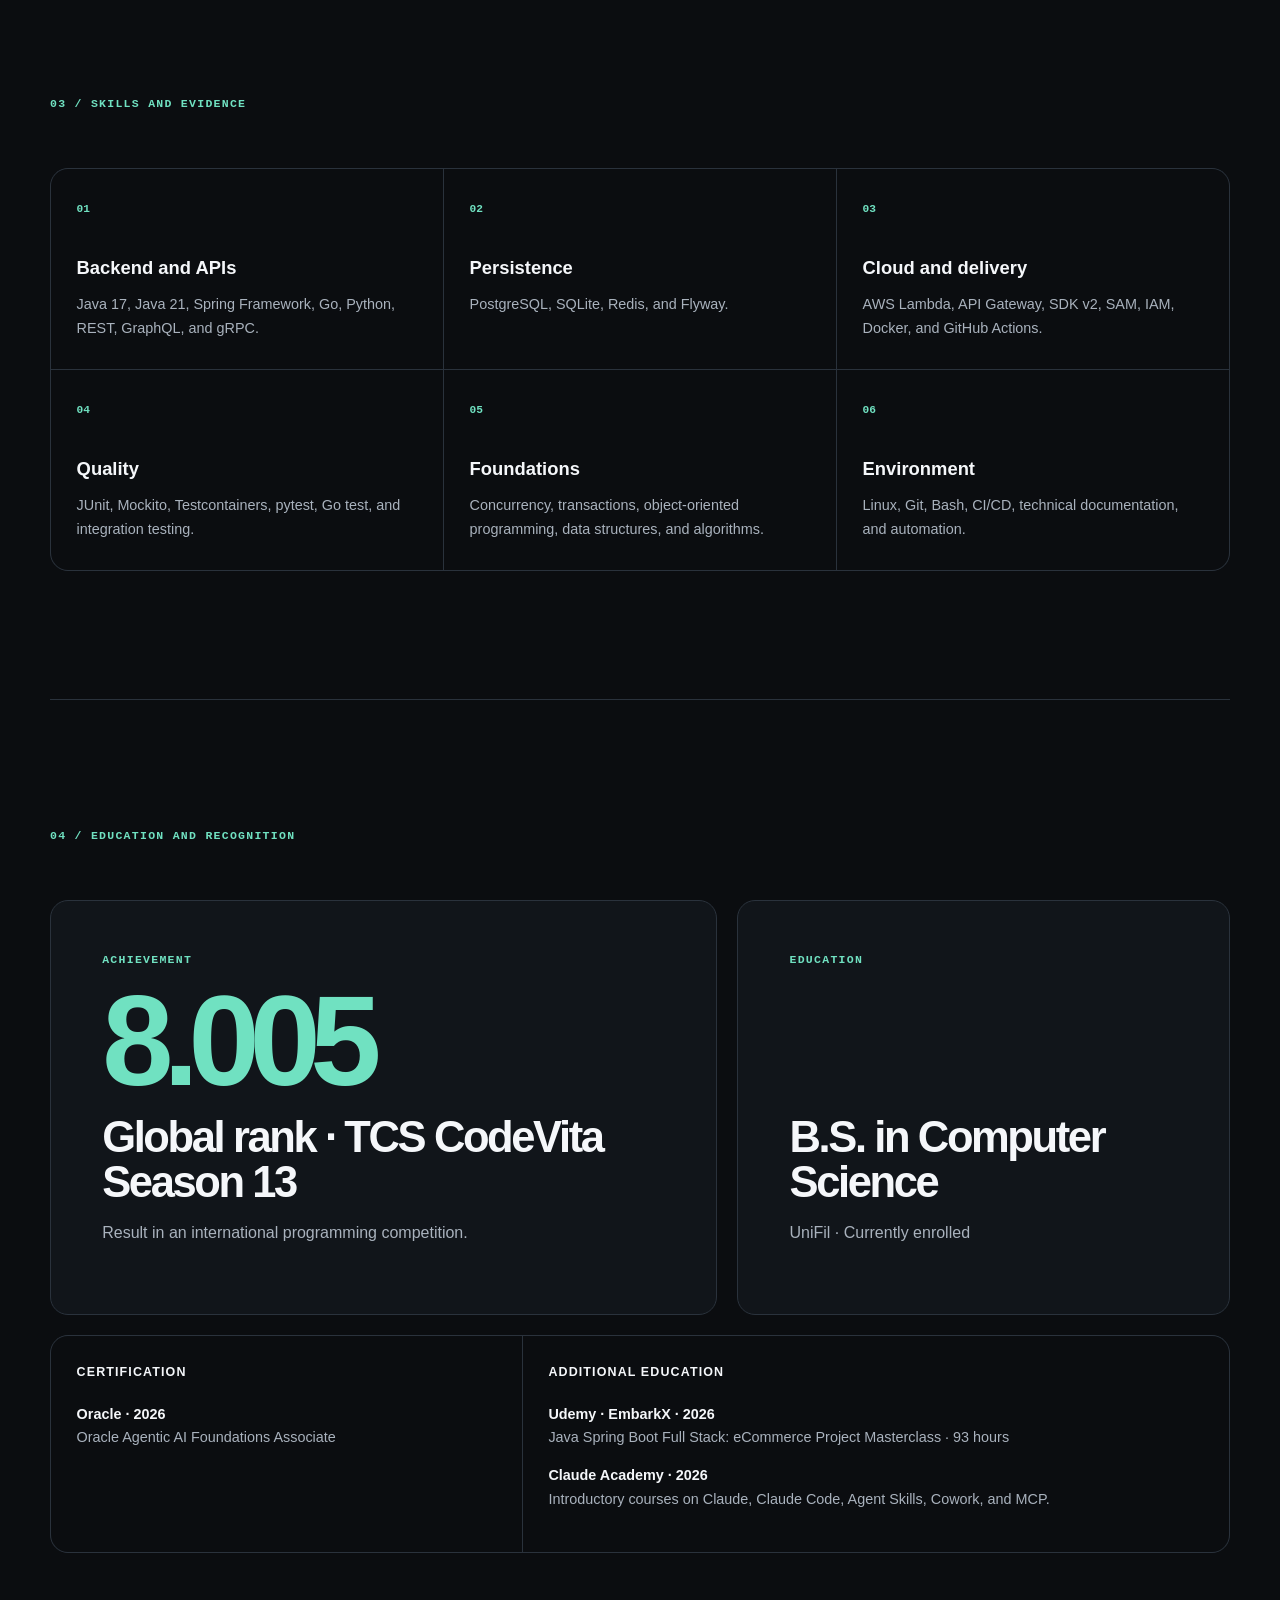
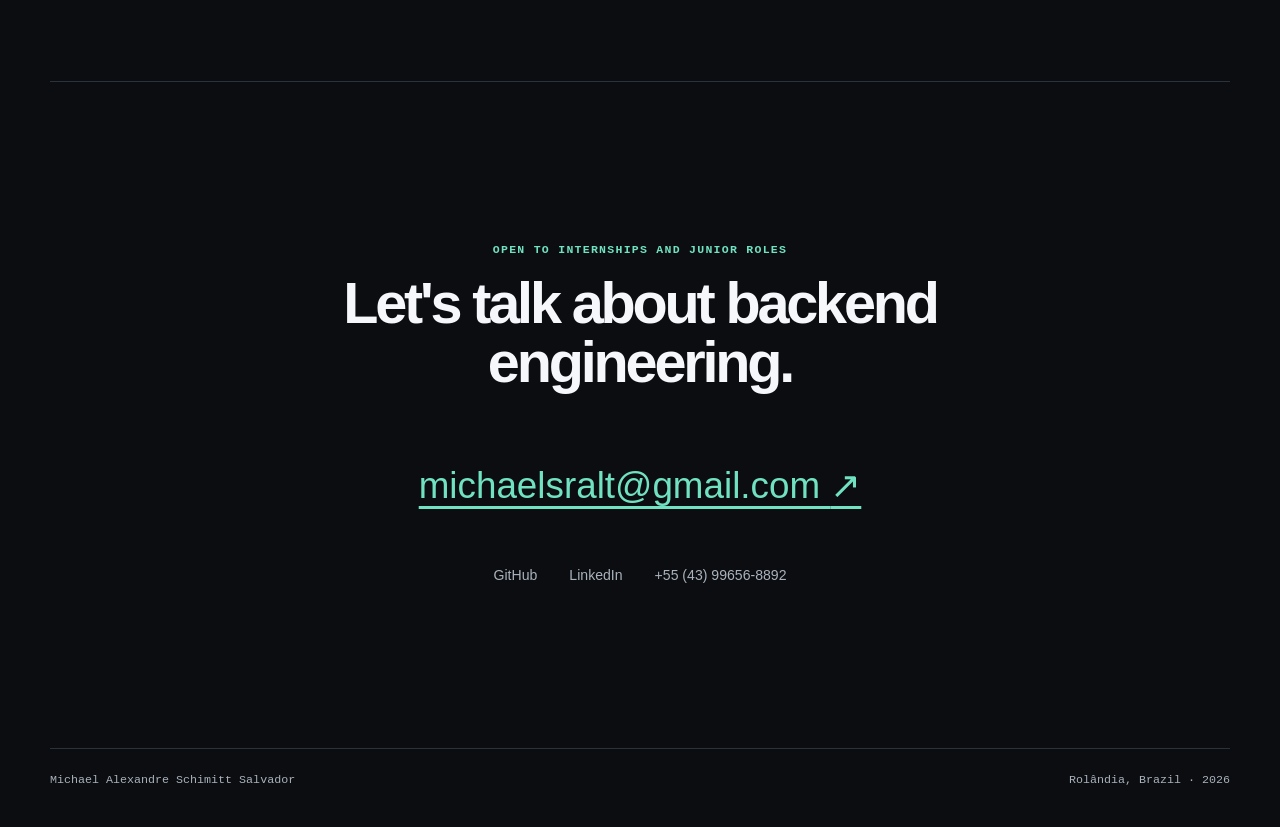
==== commit e9ec8cf6: "docs: use full name from LinkedIn across portfolio Co-Authored-By: Claude Opus 5.5 <noreply@anthropi" ====
--- a/en.html
+++ b/en.html
@@ -3,16 +3,16 @@
 <head>
   <meta charset="utf-8">
   <meta name="viewport" content="width=device-width, initial-scale=1">
-  <meta name="description" content="Michael Salvador's backend development portfolio, featuring Java, Go, and Python projects involving transactions, concurrency, AWS, and local-first tools.">
+  <meta name="description" content="Michael Alexandre Schimitt's backend development portfolio, featuring Java, Go, and Python projects involving transactions, concurrency, AWS, and local-first tools.">
   <meta name="theme-color" content="#0b0d10">
-  <meta property="og:title" content="Michael Salvador — Backend Developer">
+  <meta property="og:title" content="Michael Alexandre Schimitt — Backend Developer">
   <meta property="og:description" content="Backend projects with documented technical decisions, automated tests, and explicit failure handling.">
   <meta property="og:type" content="website">
-  <meta property="og:url" content="https://devstarrk1137.github.io/en.html">
+  <meta property="og:url" content="https://michaelalexandredev.github.io/en.html">
   <link rel="alternate" hreflang="pt-BR" href="index.html">
   <link rel="alternate" hreflang="en" href="en.html">
   <link rel="alternate" hreflang="x-default" href="index.html">
-  <title>Michael Salvador — Backend Developer</title>
+  <title>Michael Alexandre Schimitt — Backend Developer</title>
   <link rel="stylesheet" href="styles.css">
 </head>
 <body>
@@ -50,7 +50,7 @@
       <aside class="terminal" aria-label="Technical summary and verified metrics in an Arch Linux terminal">
         <div class="terminal-bar"><i></i><i></i><i></i><span>michael@archlinux</span></div>
         <pre><code><span class="terminal-muted">$</span> whoami
-Michael Salvador
+Michael Alexandre Schimitt
 
 <span class="terminal-muted">$</span> cat focus.txt
 Backend · APIs · Cloud
@@ -117,7 +117,7 @@
                   </ul>
                 </div>
               </div>
-              <a class="text-link" href="https://github.com/DevStarrk1137/wallet-api" target="_blank" rel="noopener noreferrer">Code and documentation <span aria-hidden="true">↗</span></a>
+              <a class="text-link" href="https://github.com/MichaelAlexandreDev/wallet-api" target="_blank" rel="noopener noreferrer">Code and documentation <span aria-hidden="true">↗</span></a>
             </div>
             <figure class="architecture">
               <img src="assets/wallet-flow-en.svg" alt="Wallet API flow: request, authorization, transaction with locks, persistence, and subsequent notification processing.">
@@ -158,7 +158,7 @@
                 </div>
               </div>
               <p class="evidence-line"><strong>Evidence:</strong> 330 automated tests across 21 files; public architecture and roadmap items are not presented as completed features.</p>
-              <a class="text-link" href="https://github.com/DevStarrk1137/ayvu" target="_blank" rel="noopener noreferrer">Code, documentation, and roadmap <span aria-hidden="true">↗</span></a>
+              <a class="text-link" href="https://github.com/MichaelAlexandreDev/ayvu" target="_blank" rel="noopener noreferrer">Code, documentation, and roadmap <span aria-hidden="true">↗</span></a>
             </div>
             <figure class="architecture">
               <img src="assets/ayvu-flow-en.svg" alt="Ayvu pipeline: original EPUB, safe segmentation, cache and memory, local translator, reconstruction, review, and validation.">
@@ -182,7 +182,7 @@
             <div><h4>Features</h4><p>Closures, classes, inheritance, explicit trait conflict resolution, typed collections, modules, and a REPL.</p></div>
             <div><h4>Evidence</h4><p>191 passing integration scenarios, offline builds, and no external Java library at runtime.</p></div>
           </div>
-          <a class="text-link" href="https://github.com/DevStarrk1137/Lume" target="_blank" rel="noopener noreferrer">Explore the language <span aria-hidden="true">↗</span></a>
+          <a class="text-link" href="https://github.com/MichaelAlexandreDev/Lume" target="_blank" rel="noopener noreferrer">Explore the language <span aria-hidden="true">↗</span></a>
         </article>
 
         <article class="project-card" id="tailwarden">
@@ -203,7 +203,7 @@
                 <li>Deterministic ordering and partial responses when only some regions fail.</li>
                 <li>16 tests without relying on a real AWS account.</li>
               </ul>
-              <a class="text-link" href="https://github.com/DevStarrk1137/tailwarden" target="_blank" rel="noopener noreferrer">Code and documentation <span aria-hidden="true">↗</span></a>
+              <a class="text-link" href="https://github.com/MichaelAlexandreDev/tailwarden" target="_blank" rel="noopener noreferrer">Code and documentation <span aria-hidden="true">↗</span></a>
             </div>
             <figure class="architecture">
               <img src="assets/tailwarden-flow-en.svg" alt="Tailwarden flow: the API receives filters, distributes queries to bounded regional workers, paginates AWS results, and aggregates functions and warnings.">
@@ -239,7 +239,7 @@
               </ul>
             </div>
           </div>
-          <a class="text-link" href="https://github.com/DevStarrk1137/hookforge" target="_blank" rel="noopener noreferrer">Follow development <span aria-hidden="true">↗</span></a>
+          <a class="text-link" href="https://github.com/MichaelAlexandreDev/hookforge" target="_blank" rel="noopener noreferrer">Follow development <span aria-hidden="true">↗</span></a>
         </article>
       </div>
     </section>
@@ -290,7 +290,7 @@
       <h2>Let's talk about backend engineering.</h2>
       <a class="email" href="mailto:michaelsralt@gmail.com">michaelsralt@gmail.com <span aria-hidden="true">↗</span></a>
       <div class="socials">
-        <a href="https://github.com/DevStarrk1137" target="_blank" rel="noopener noreferrer">GitHub</a>
+        <a href="https://github.com/MichaelAlexandreDev" target="_blank" rel="noopener noreferrer">GitHub</a>
         <a href="https://www.linkedin.com/in/michael-alexandre-215b60380/" target="_blank" rel="noopener noreferrer">LinkedIn</a>
         <a href="tel:+5543996568892">+55 (43) 99656-8892</a>
       </div>
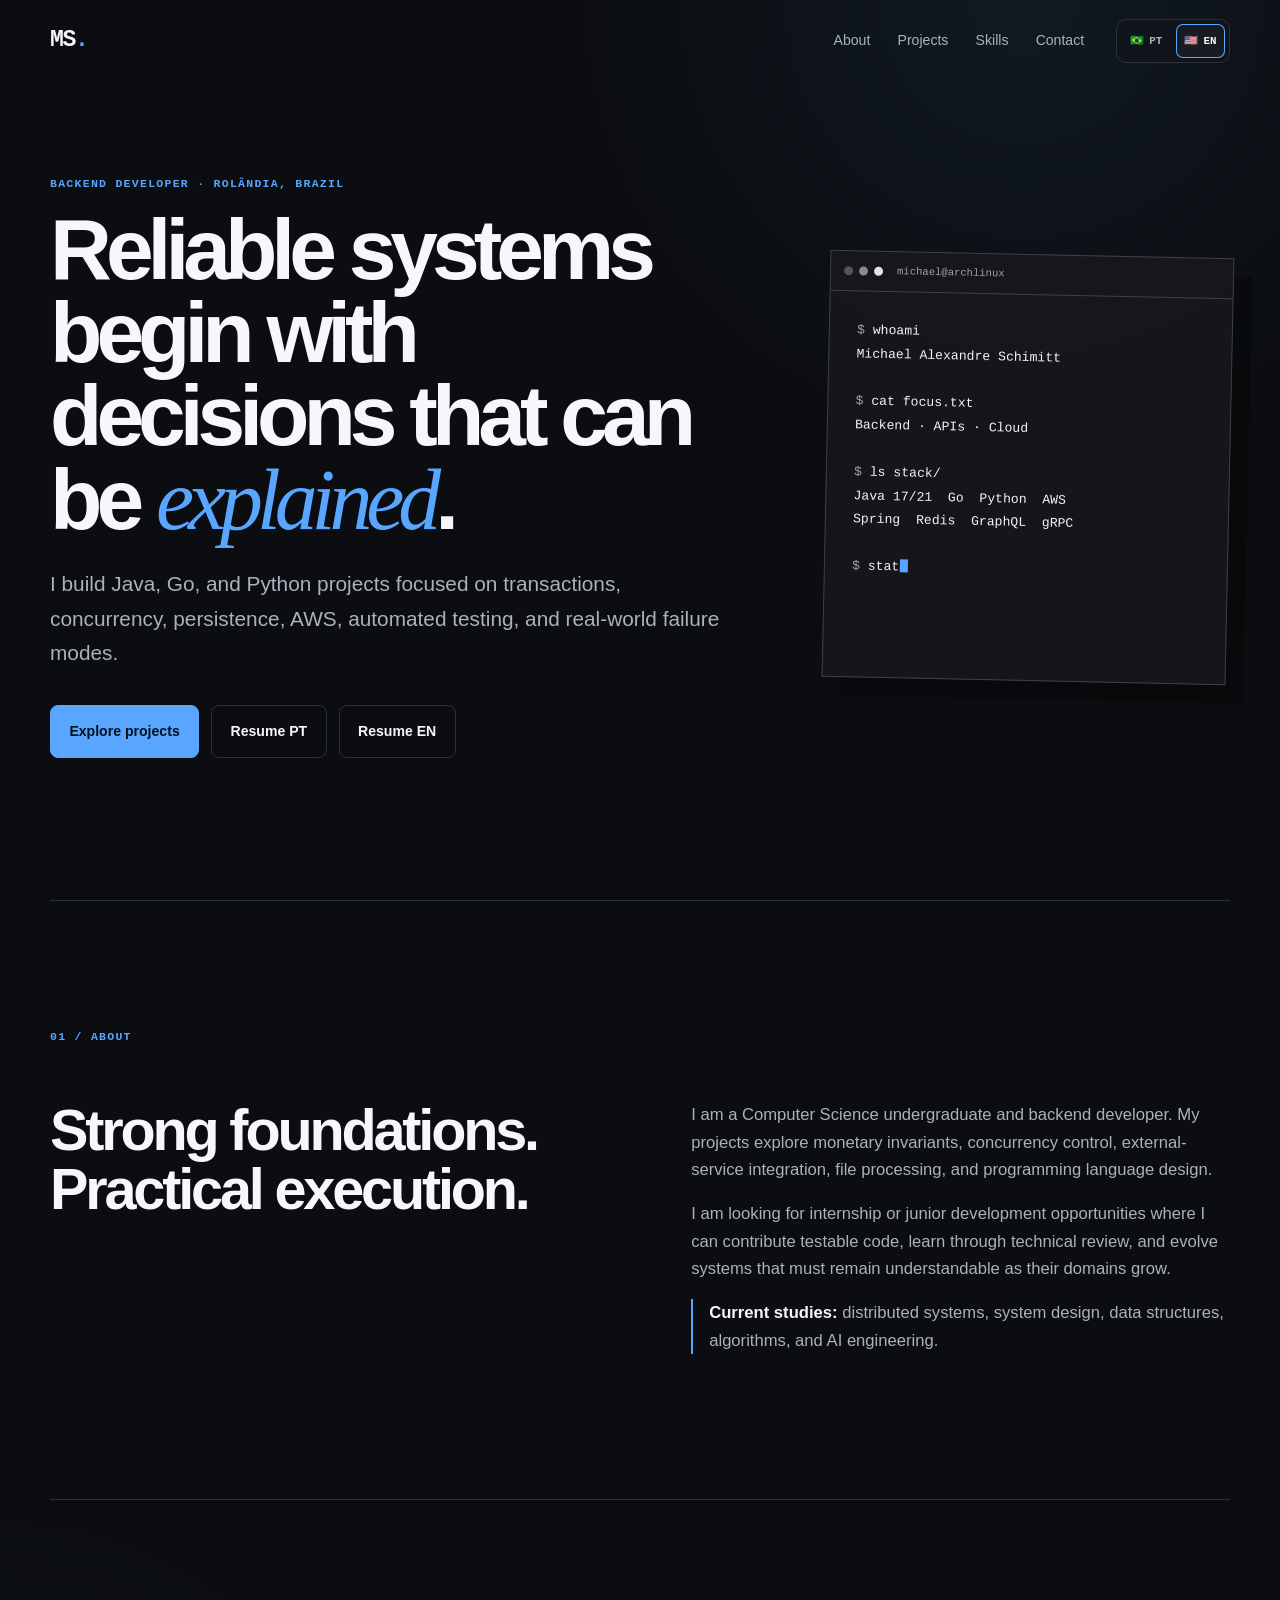
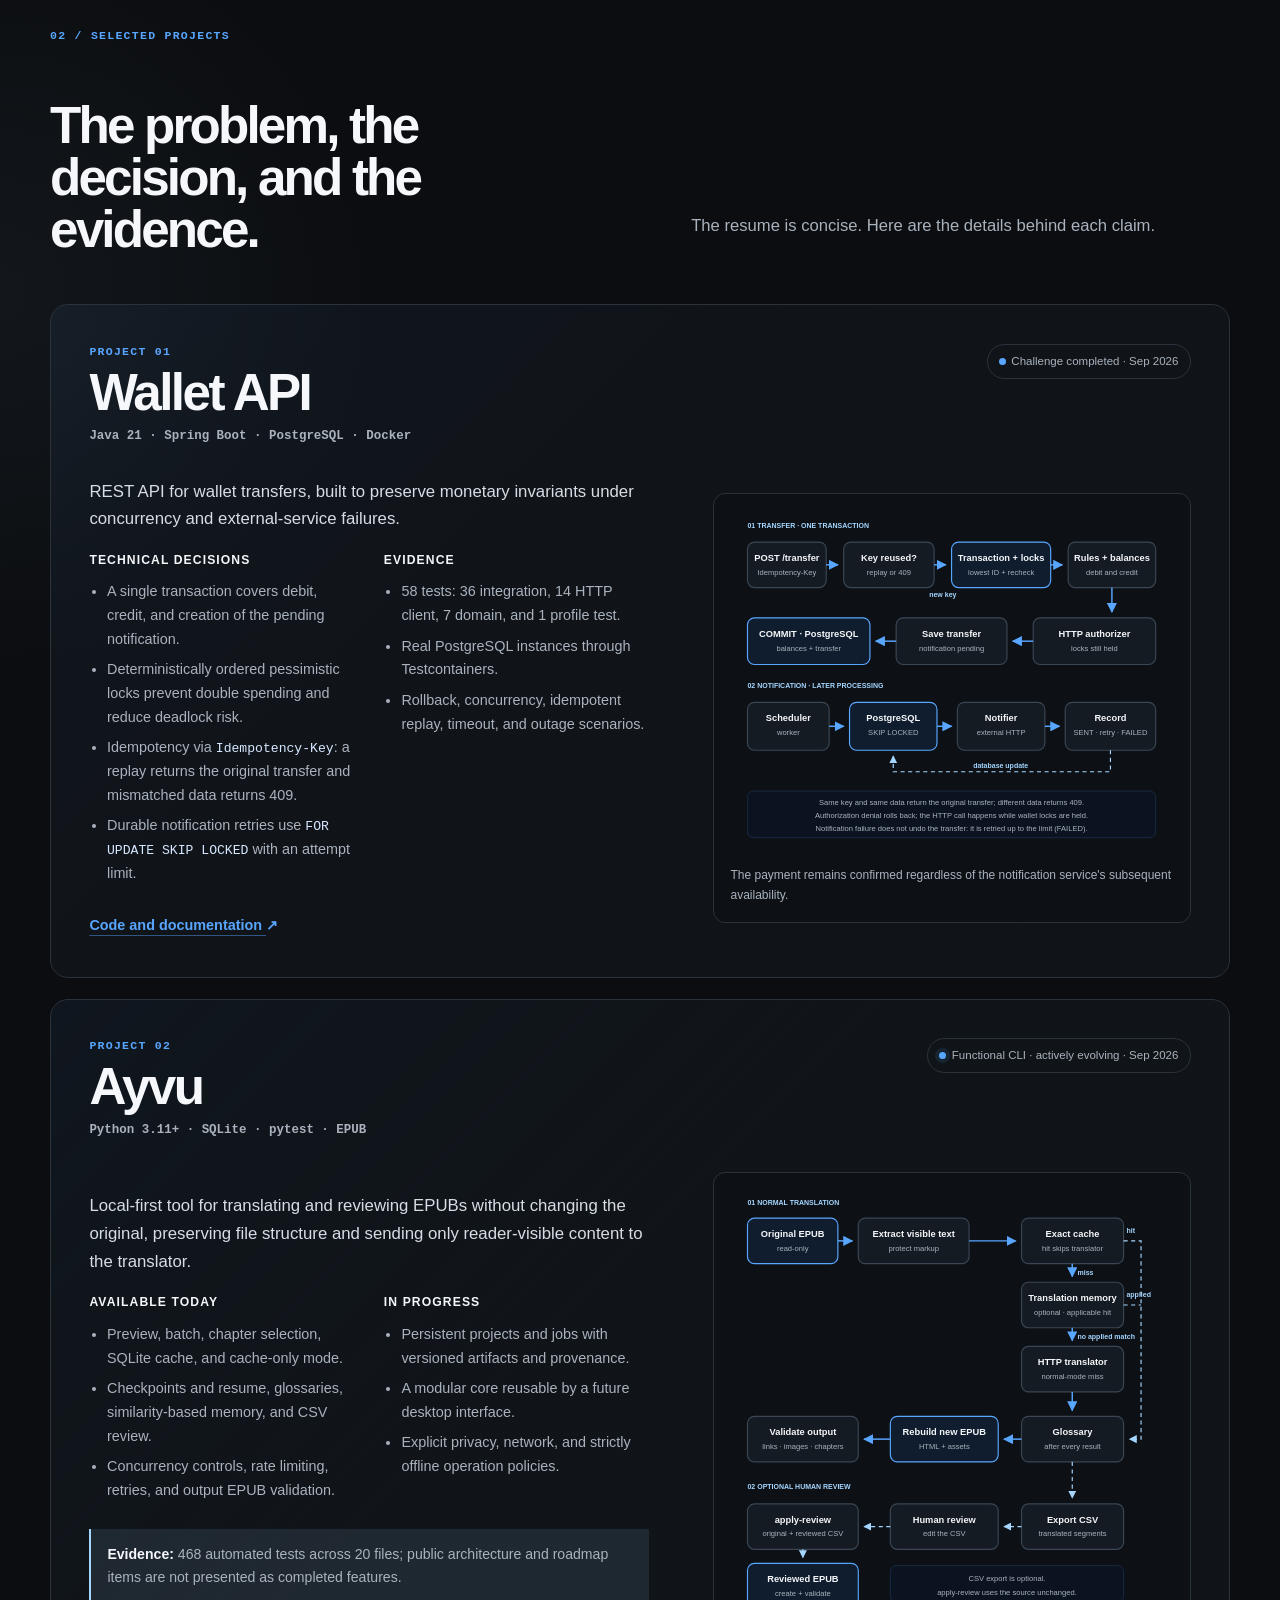
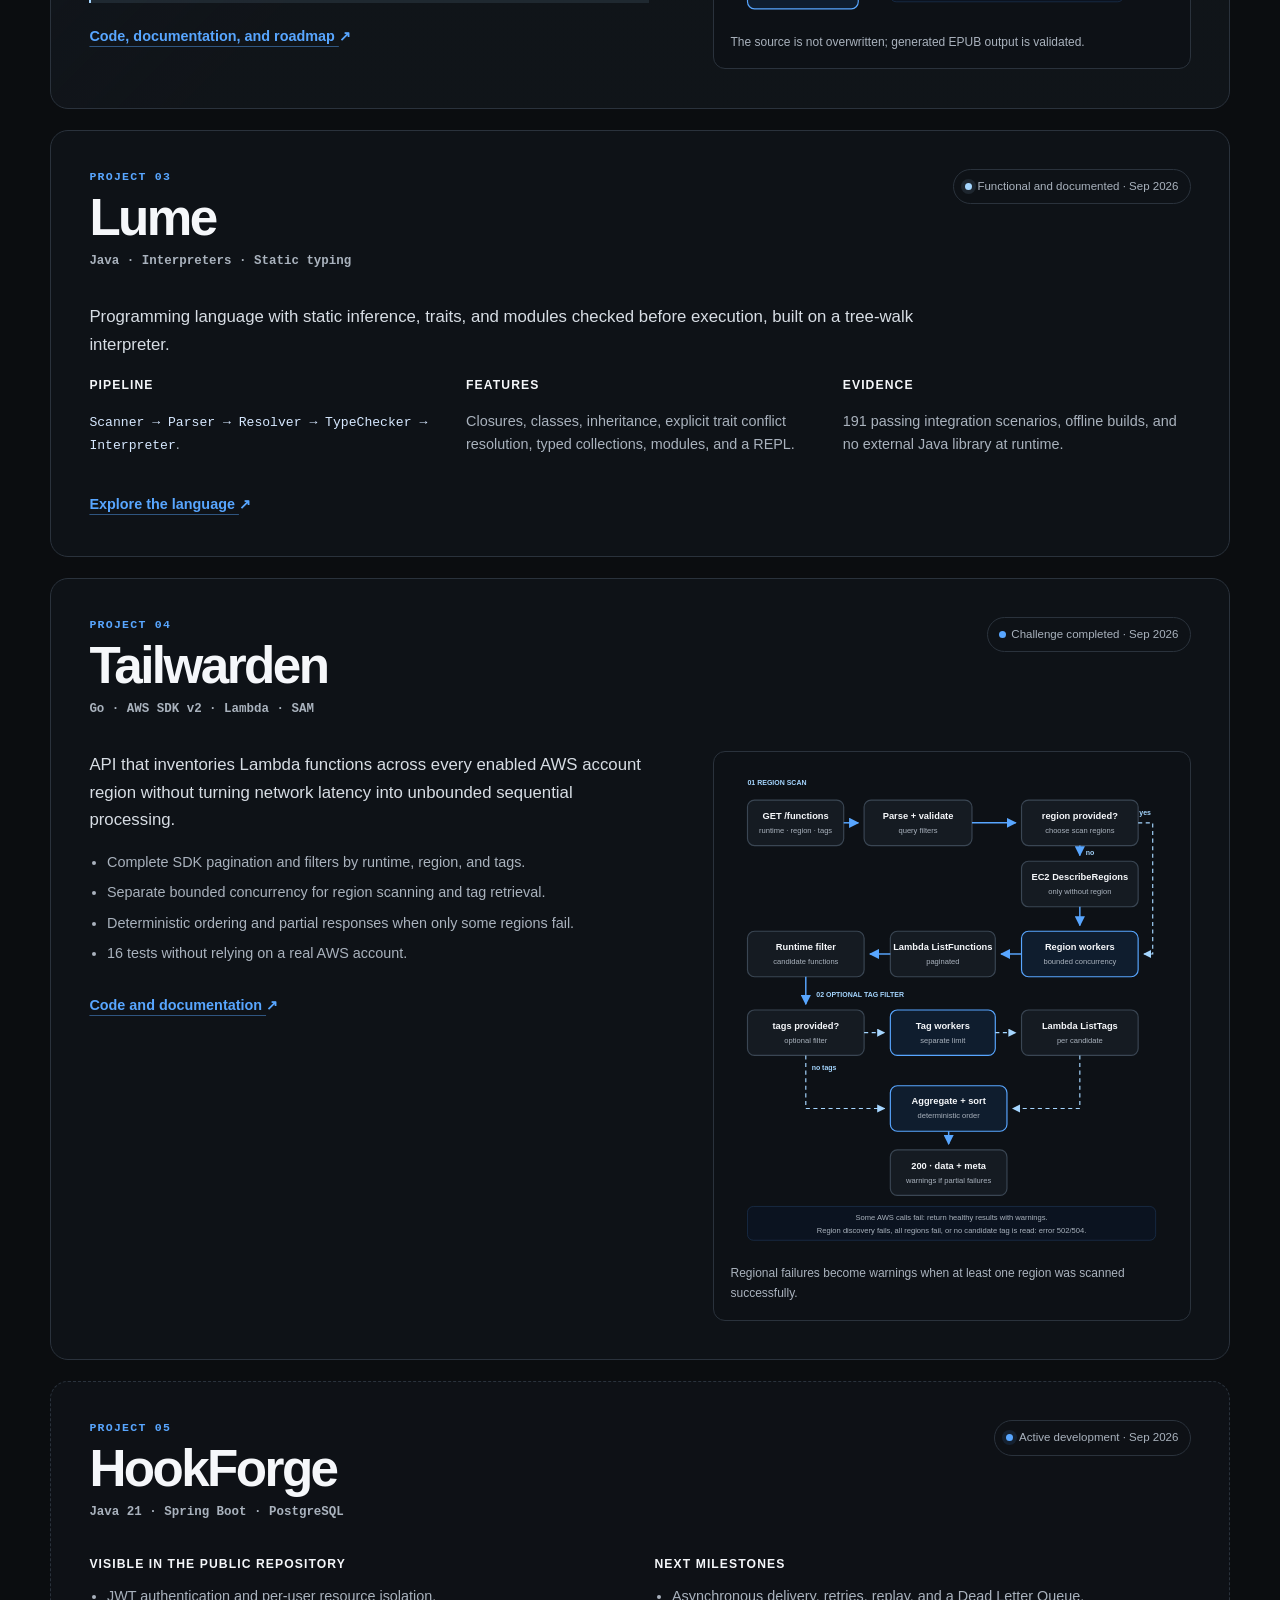
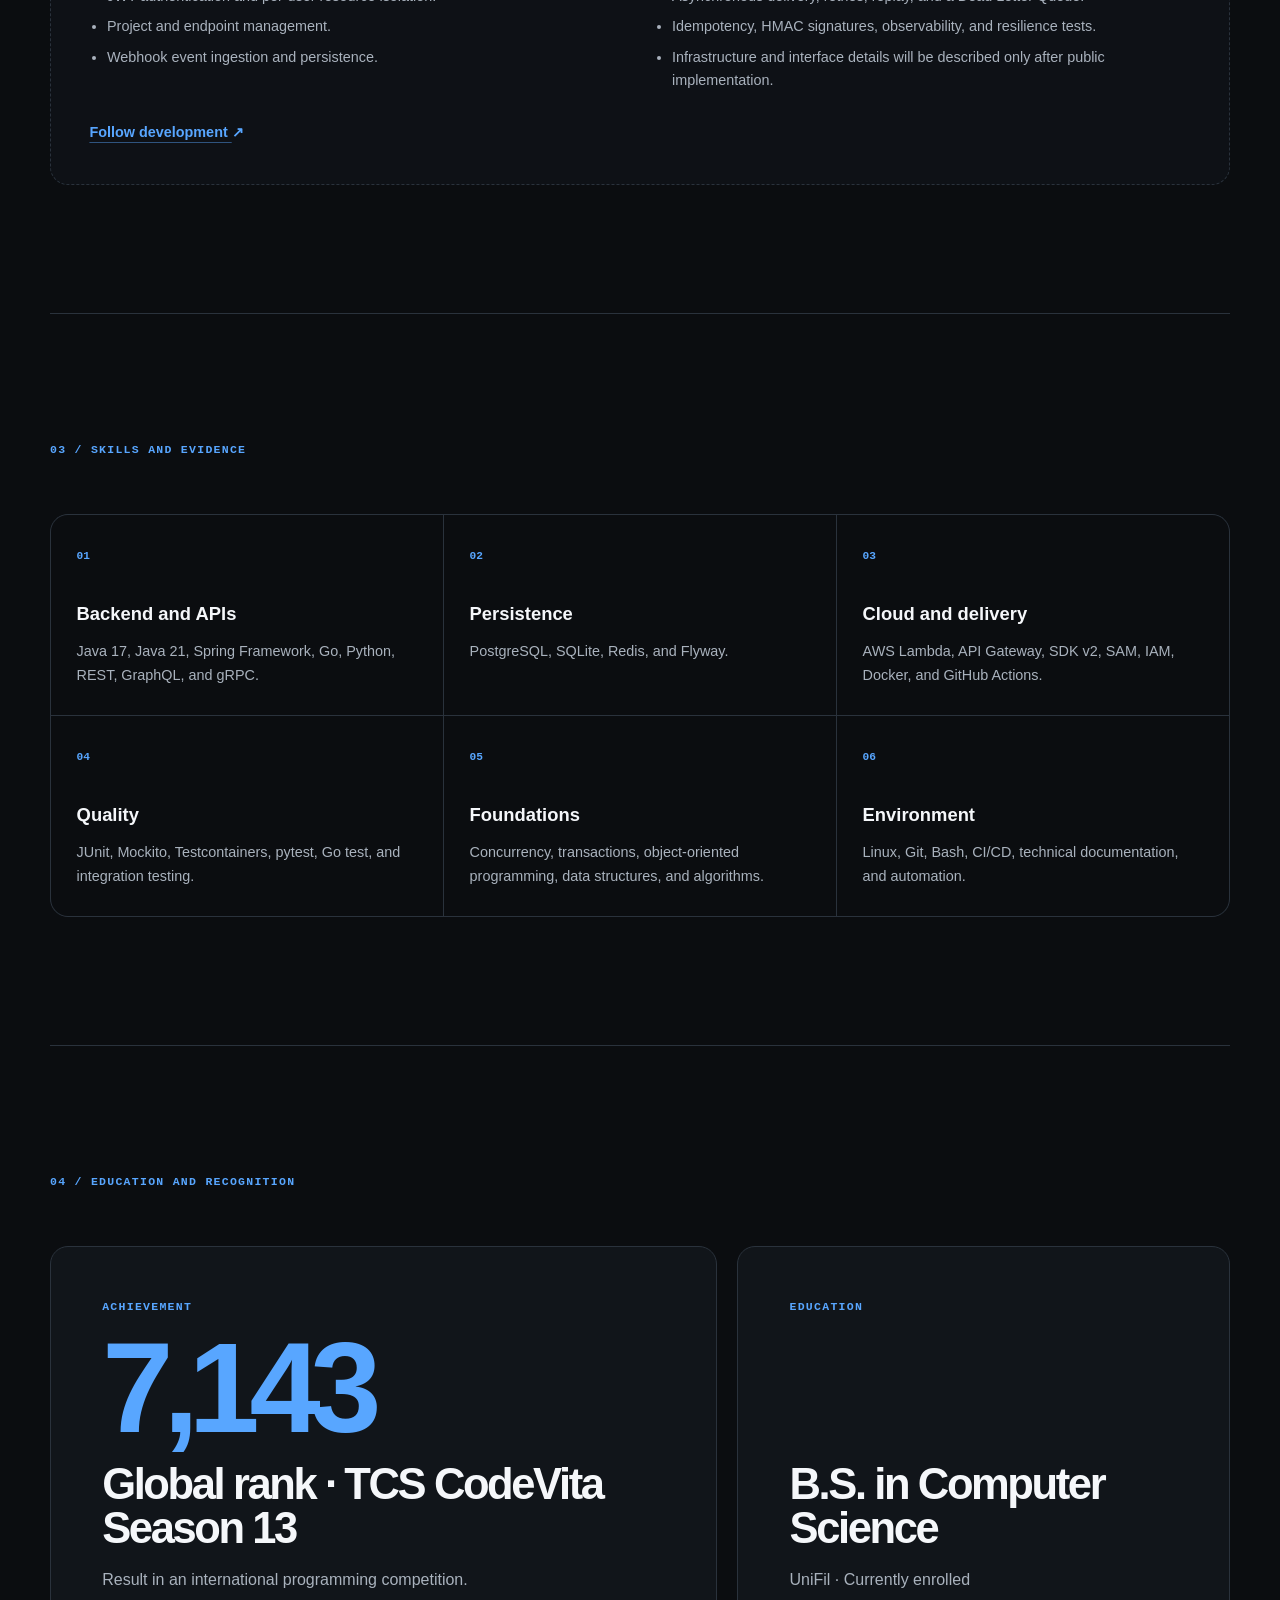
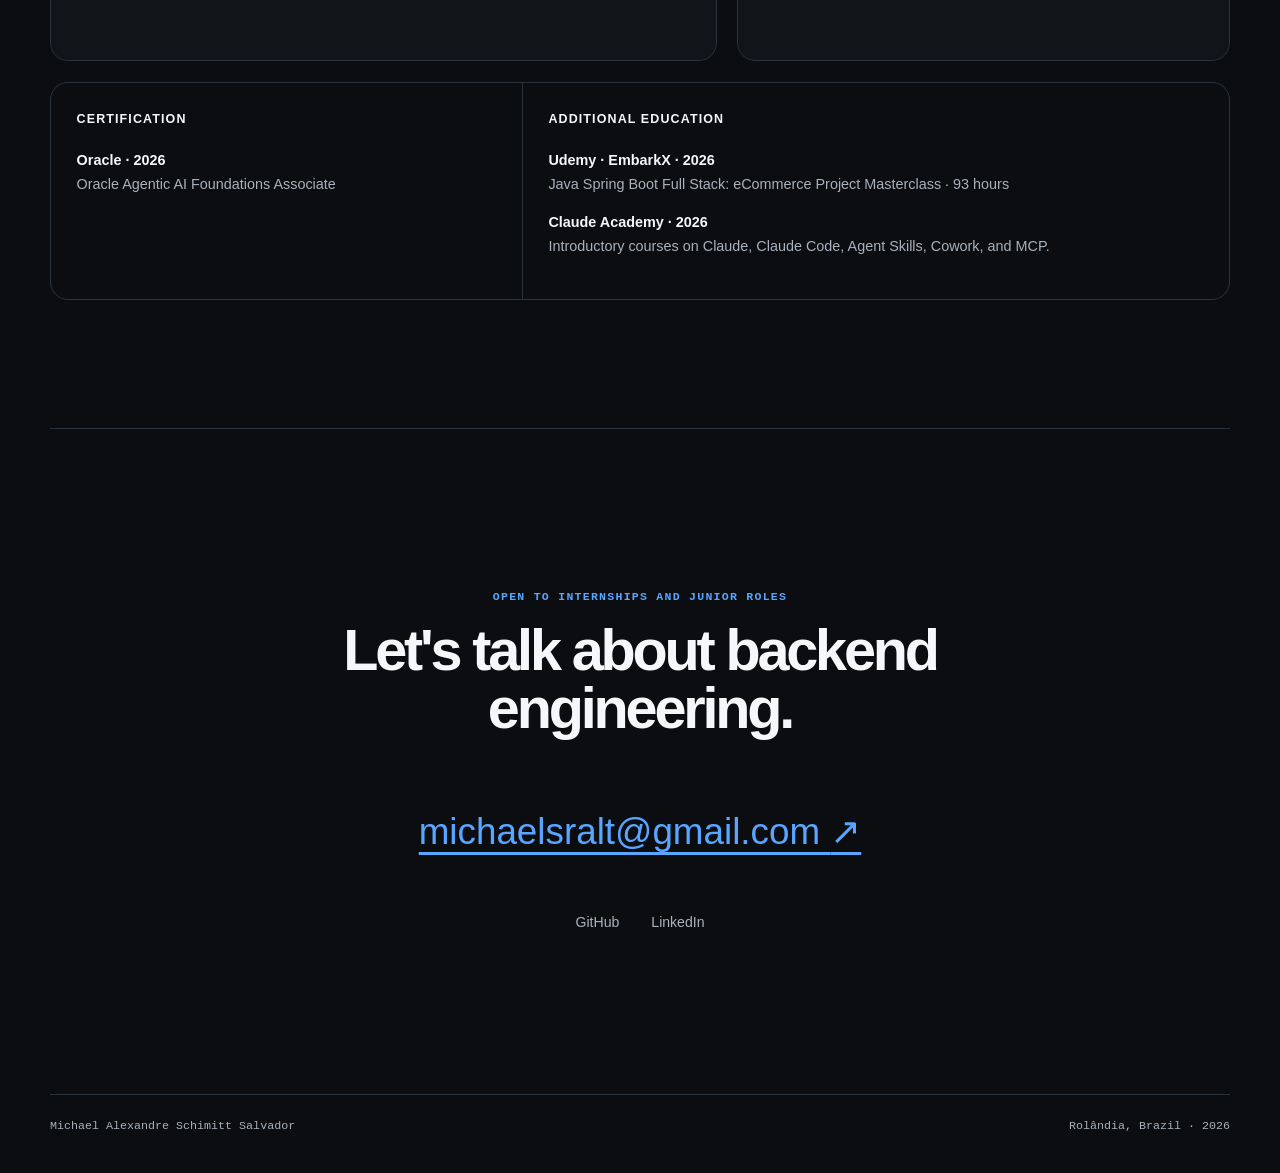
==== commit f0b17f12: "feat: animate portfolio, switch to blue palette and refresh project evidence - Typed hero terminal, " ====
--- a/en.html
+++ b/en.html
@@ -9,11 +9,20 @@
   <meta property="og:description" content="Backend projects with documented technical decisions, automated tests, and explicit failure handling.">
   <meta property="og:type" content="website">
   <meta property="og:url" content="https://michaelalexandredev.github.io/en.html">
+  <meta property="og:image" content="https://michaelalexandredev.github.io/assets/og-en.png">
+  <meta property="og:image:width" content="1200">
+  <meta property="og:image:height" content="630">
+  <meta property="og:image:alt" content="Michael Alexandre Schimitt — Backend Developer">
+  <meta name="twitter:card" content="summary_large_image">
+  <link rel="icon" href="assets/favicon.svg" type="image/svg+xml">
+  <link rel="apple-touch-icon" href="assets/apple-touch-icon.png">
   <link rel="alternate" hreflang="pt-BR" href="index.html">
   <link rel="alternate" hreflang="en" href="en.html">
   <link rel="alternate" hreflang="x-default" href="index.html">
   <title>Michael Alexandre Schimitt — Backend Developer</title>
   <link rel="stylesheet" href="styles.css">
+  <script>if (!matchMedia("(prefers-reduced-motion: reduce)").matches) document.documentElement.classList.add("motion");</script>
+  <script src="main.js" defer></script>
 </head>
 <body>
   <a class="skip-link" href="#conteudo">Skip to content</a>
@@ -60,8 +69,8 @@
 Spring  Redis  GraphQL  gRPC
 
 <span class="terminal-muted">$</span> status --portfolio
-Ayvu 330 · Lume 191
-Wallet 49 · CodeVita #8,005
+Ayvu 468 · Lume 191
+Wallet 58 · CodeVita #8,005
 <span class="terminal-success">● ready to build</span></code></pre>
       </aside>
     </section>
@@ -105,22 +114,23 @@
                   <ul>
                     <li>A single transaction covers debit, credit, and creation of the pending notification.</li>
                     <li>Deterministically ordered pessimistic locks prevent double spending and reduce deadlock risk.</li>
-                    <li>Durable notification retries use <code>FOR UPDATE SKIP LOCKED</code>.</li>
+                    <li>Idempotency via <code>Idempotency-Key</code>: a replay returns the original transfer and mismatched data returns 409.</li>
+                    <li>Durable notification retries use <code>FOR UPDATE SKIP LOCKED</code> with an attempt limit.</li>
                   </ul>
                 </div>
                 <div>
                   <h4>Evidence</h4>
                   <ul>
-                    <li>49 tests: 28 integration, 14 HTTP client, and 7 domain tests.</li>
+                    <li>58 tests: 36 integration, 14 HTTP client, 7 domain, and 1 profile test.</li>
                     <li>Real PostgreSQL instances through Testcontainers.</li>
-                    <li>Rollback, concurrency, timeout, and outage scenarios.</li>
+                    <li>Rollback, concurrency, idempotent replay, timeout, and outage scenarios.</li>
                   </ul>
                 </div>
               </div>
               <a class="text-link" href="https://github.com/MichaelAlexandreDev/wallet-api" target="_blank" rel="noopener noreferrer">Code and documentation <span aria-hidden="true">↗</span></a>
             </div>
             <figure class="architecture">
-              <img src="assets/wallet-flow-en.svg" alt="Wallet API flow: request, authorization, transaction with locks, persistence, and subsequent notification processing.">
+              <img src="assets/wallet-flow-en.svg" alt="Wallet API: POST with an Idempotency-Key; a reused key returns the original transfer or 409. A new key starts a transaction with wallet locks and a key recheck, balance changes, external authorization while locks remain held, persistence and commit; then a worker notifies and records SENT, a retry, or FAILED in PostgreSQL.">
               <figcaption>The payment remains confirmed regardless of the notification service's subsequent availability.</figcaption>
             </figure>
           </div>
@@ -157,12 +167,12 @@
                   </ul>
                 </div>
               </div>
-              <p class="evidence-line"><strong>Evidence:</strong> 330 automated tests across 21 files; public architecture and roadmap items are not presented as completed features.</p>
+              <p class="evidence-line"><strong>Evidence:</strong> 468 automated tests across 20 files; public architecture and roadmap items are not presented as completed features.</p>
               <a class="text-link" href="https://github.com/MichaelAlexandreDev/ayvu" target="_blank" rel="noopener noreferrer">Code, documentation, and roadmap <span aria-hidden="true">↗</span></a>
             </div>
             <figure class="architecture">
-              <img src="assets/ayvu-flow-en.svg" alt="Ayvu pipeline: original EPUB, safe segmentation, cache and memory, local translator, reconstruction, review, and validation.">
-              <figcaption>The original remains read-only; every translation produces a new validated artifact.</figcaption>
+              <img src="assets/ayvu-flow-en.svg" alt="Ayvu: original EPUB, visible-text extraction, exact cache; if needed, optional translation memory or HTTP translator; glossary, new EPUB, and validation. Optional review edits a CSV and runs apply-review against the original EPUB.">
+              <figcaption>The source is not overwritten; generated EPUB output is validated.</figcaption>
             </figure>
           </div>
         </article>
@@ -206,8 +216,8 @@
               <a class="text-link" href="https://github.com/MichaelAlexandreDev/tailwarden" target="_blank" rel="noopener noreferrer">Code and documentation <span aria-hidden="true">↗</span></a>
             </div>
             <figure class="architecture">
-              <img src="assets/tailwarden-flow-en.svg" alt="Tailwarden flow: the API receives filters, distributes queries to bounded regional workers, paginates AWS results, and aggregates functions and warnings.">
-              <figcaption>Regional failures are isolated and returned as warnings when valid results remain available.</figcaption>
+              <img src="assets/tailwarden-flow-en.svg" alt="Tailwarden: validates filters, uses the supplied region or discovers regions through EC2, lists paginated Lambda functions with regional workers; a separate tag worker pool runs only with a tag filter before aggregation and a response with optional warnings.">
+              <figcaption>Regional failures become warnings when at least one region was scanned successfully.</figcaption>
             </figure>
           </div>
         </article>
@@ -292,7 +302,6 @@
       <div class="socials">
         <a href="https://github.com/MichaelAlexandreDev" target="_blank" rel="noopener noreferrer">GitHub</a>
         <a href="https://www.linkedin.com/in/michael-alexandre-215b60380/" target="_blank" rel="noopener noreferrer">LinkedIn</a>
-        <a href="tel:+5543996568892">+55 (43) 99656-8892</a>
       </div>
     </section>
   </main>
--- a/styles.css
+++ b/styles.css
@@ -5,10 +5,10 @@
   --text: #f5f7fa;
   --muted: #a9b2bd;
   --line: #2a323c;
-  --accent: #70e1c1;
-  --accent-soft: rgba(112, 225, 193, 0.11);
-  --blue: #86b7ff;
-  --blue-soft: rgba(134, 183, 255, 0.11);
+  --accent: #58a6ff;
+  --accent-soft: rgba(88, 166, 255, 0.11);
+  --blue: #a5d6ff;
+  --blue-soft: rgba(165, 214, 255, 0.1);
   --max: 1180px;
   --radius: 18px;
 }
@@ -25,8 +25,8 @@
   margin: 0;
   color: var(--text);
   background:
-    radial-gradient(circle at 80% 0%, rgba(112, 225, 193, 0.08), transparent 28rem),
-    radial-gradient(circle at 0% 25%, rgba(134, 183, 255, 0.06), transparent 24rem),
+    radial-gradient(circle at 80% 0%, rgba(88, 166, 255, 0.08), transparent 28rem),
+    radial-gradient(circle at 0% 25%, rgba(165, 214, 255, 0.05), transparent 24rem),
     var(--bg);
   font-family: Inter, "Segoe UI", Arial, sans-serif;
   line-height: 1.65;
@@ -37,7 +37,7 @@
 }
 
 code {
-  color: #d7fff4;
+  color: #d6e8ff;
   font-family: "JetBrains Mono", "SFMono-Regular", Consolas, monospace;
   font-size: 0.91em;
 }
@@ -48,7 +48,7 @@
   left: -9999px;
   z-index: 100;
   padding: 0.65rem 1rem;
-  color: #07100d;
+  color: #04111f;
   background: var(--accent);
   font-weight: 800;
 }
@@ -201,7 +201,7 @@
 
 .button.primary {
   border-color: var(--accent);
-  color: #07100d;
+  color: #04111f;
   background: var(--accent);
 }
 
@@ -217,11 +217,12 @@
 }
 
 .terminal {
+  --tilt: 1.2deg;
   border: 1px solid #3f3f46;
   border-radius: 0;
   background: rgba(24, 24, 27, 0.9);
   box-shadow: 18px 18px 0 rgba(0, 0, 0, 0.32);
-  transform: rotate(1.2deg);
+  transform: rotate(var(--tilt));
 }
 
 .terminal-bar {
@@ -338,10 +339,17 @@
   border: 1px solid var(--line);
   border-radius: var(--radius);
   background: rgba(17, 21, 26, 0.7);
+  transition: transform 220ms ease, border-color 220ms ease, box-shadow 220ms ease;
+}
+
+.project-card:hover {
+  transform: translateY(-4px);
+  border-color: rgba(88, 166, 255, 0.45);
+  box-shadow: 0 18px 40px rgba(0, 0, 0, 0.35), 0 0 0 1px rgba(88, 166, 255, 0.08);
 }
 
 .project-card.featured {
-  background: linear-gradient(135deg, rgba(112, 225, 193, 0.055), rgba(17, 21, 26, 0.88) 45%);
+  background: linear-gradient(135deg, rgba(88, 166, 255, 0.06), rgba(17, 21, 26, 0.88) 45%);
 }
 
 .project-card.wip {
@@ -474,7 +482,8 @@
   background: #0d1116;
 }
 
-.architecture img {
+.architecture img,
+.architecture svg {
   display: block;
   width: 100%;
   height: auto;
@@ -493,6 +502,24 @@
   font-size: 0.9rem;
   font-weight: 800;
   text-underline-offset: 5px;
+  text-decoration-color: rgba(88, 166, 255, 0.45);
+  transition: text-underline-offset 180ms ease, text-decoration-color 180ms ease;
+}
+
+.text-link span {
+  display: inline-block;
+  transition: transform 180ms ease;
+}
+
+.text-link:hover,
+.text-link:focus {
+  text-underline-offset: 8px;
+  text-decoration-color: currentColor;
+}
+
+.text-link:hover span,
+.text-link:focus span {
+  transform: translate(3px, -3px);
 }
 
 .skills-grid {
@@ -712,7 +739,7 @@
     width: calc(100% - 18px);
     max-width: 430px;
     margin-left: 2px;
-    transform: rotate(0.65deg);
+    --tilt: 0.65deg;
   }
 
   .terminal pre {
@@ -726,6 +753,165 @@
   }
 }
 
+/* Motion: only active when JS adds .motion and the user has not asked for reduced motion. */
+@keyframes rise {
+  from {
+    opacity: 0;
+    transform: translateY(26px);
+  }
+}
+
+@keyframes terminal-in {
+  from {
+    opacity: 0;
+    transform: translateY(30px) rotate(calc(var(--tilt) + 2deg));
+  }
+}
+
+@keyframes blink {
+  50% {
+    opacity: 0;
+  }
+}
+
+@keyframes ping {
+  0% {
+    box-shadow: 0 0 0 0 rgba(88, 166, 255, 0.55);
+  }
+  70%,
+  100% {
+    box-shadow: 0 0 0 9px rgba(88, 166, 255, 0);
+  }
+}
+
+@keyframes draw {
+  from {
+    stroke-dashoffset: calc(var(--len) * 1px);
+    opacity: 0;
+  }
+  15% {
+    opacity: 1;
+  }
+  to {
+    stroke-dashoffset: 0;
+  }
+}
+
+@keyframes fade-up {
+  from {
+    opacity: 0;
+    transform: translateY(8px);
+  }
+}
+
+@keyframes fade {
+  from {
+    opacity: 0;
+  }
+}
+
+@keyframes travel {
+  0% {
+    stroke-dashoffset: 14px;
+    opacity: 0;
+  }
+  10%,
+  70% {
+    opacity: 1;
+  }
+  100% {
+    stroke-dashoffset: calc(var(--len) * -1px);
+    opacity: 0;
+  }
+}
+
+.motion .hero-copy > * {
+  animation: rise 800ms cubic-bezier(0.2, 0.7, 0.2, 1) backwards;
+}
+
+.motion .hero-copy > :nth-child(2) {
+  animation-delay: 90ms;
+}
+
+.motion .hero-copy > :nth-child(3) {
+  animation-delay: 180ms;
+}
+
+.motion .hero-copy > :nth-child(4) {
+  animation-delay: 270ms;
+}
+
+.motion .terminal {
+  animation: terminal-in 900ms cubic-bezier(0.2, 0.7, 0.2, 1) 200ms backwards;
+}
+
+.terminal-cursor {
+  display: inline-block;
+  width: 0.55em;
+  height: 1.05em;
+  margin-left: 1px;
+  vertical-align: -0.15em;
+  background: var(--accent);
+  animation: blink 1s steps(1) infinite;
+}
+
+.terminal-success {
+  transition: color 400ms ease, text-shadow 400ms ease;
+}
+
+.terminal.is-ready .terminal-success {
+  color: var(--accent);
+  text-shadow: 0 0 18px rgba(88, 166, 255, 0.45);
+}
+
+.motion .status.active span,
+.motion .status.maintained span {
+  animation: ping 2.4s ease-out infinite;
+}
+
+.motion .reveal:not(.is-visible) {
+  opacity: 0;
+}
+
+.motion .reveal.is-visible {
+  animation: rise 750ms cubic-bezier(0.2, 0.7, 0.2, 1) var(--delay, 0ms) backwards;
+}
+
+.motion .flow:not(.is-visible) * {
+  opacity: 0;
+}
+
+.motion .flow.is-visible rect,
+.motion .flow.is-visible text {
+  transform-box: fill-box;
+  animation: fade-up 450ms ease calc(var(--i, 0) * 32ms) backwards;
+}
+
+.motion .flow.is-visible .line {
+  stroke-dasharray: calc(var(--len) * 1px);
+  animation: draw 550ms ease-out calc(var(--i, 0) * 32ms) backwards;
+}
+
+.motion .flow.is-visible .branch {
+  animation: fade 600ms ease calc(var(--i, 0) * 32ms) backwards;
+}
+
+.flow .pulse {
+  display: none;
+}
+
+.motion .flow.is-visible .pulse {
+  display: inline;
+  fill: none;
+  stroke: #e6f1ff;
+  stroke-width: 3;
+  stroke-linecap: round;
+  stroke-dasharray: 14px calc(var(--len) * 1px + 14px);
+  stroke-dashoffset: 14px;
+  opacity: 0;
+  animation: travel 2.6s ease-in-out calc(1.6s + var(--i, 0) * 70ms) infinite;
+}
+
 @media (prefers-reduced-motion: reduce) {
   html {
     scroll-behavior: auto;
